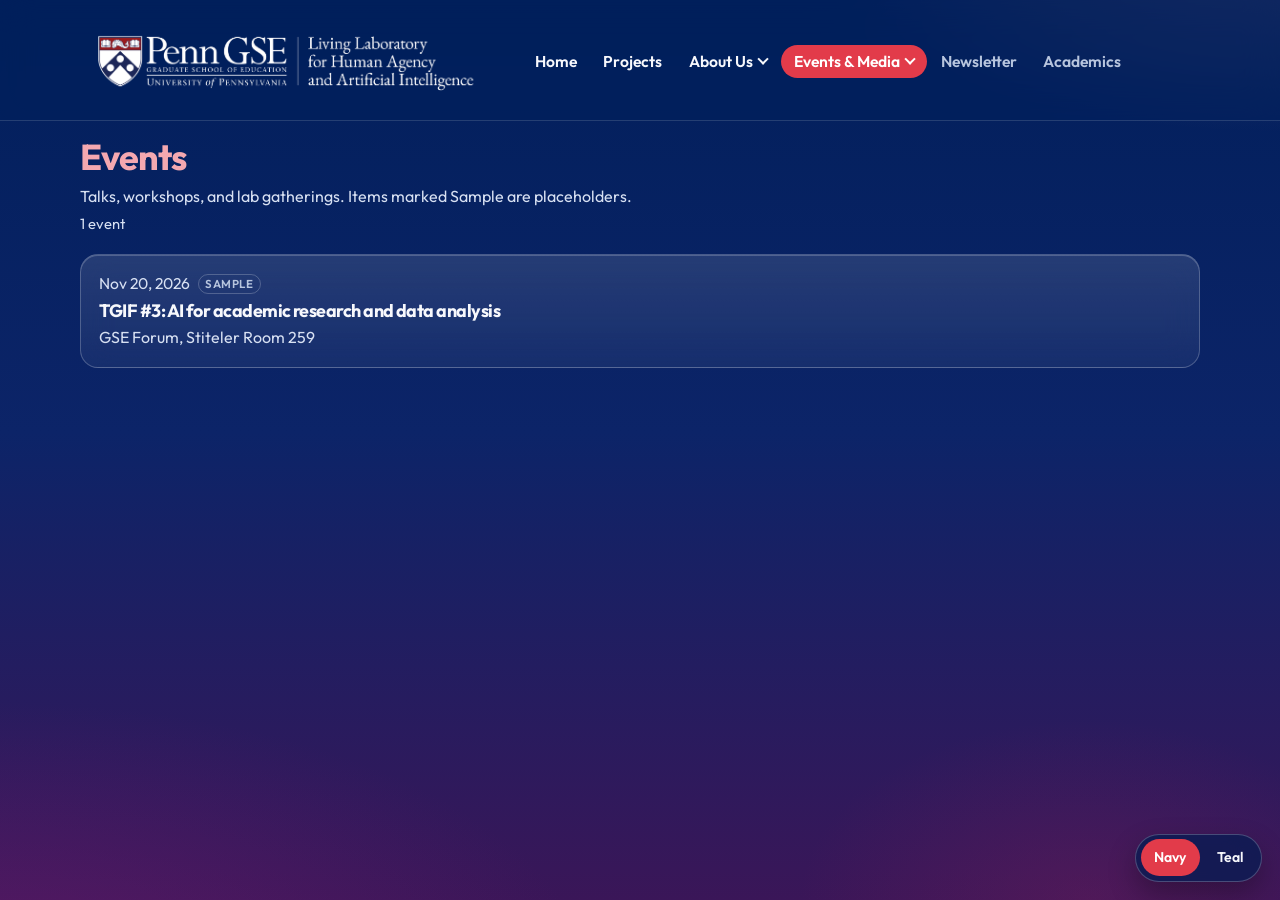
==== events/index.html @ fae5513e "Website look, navy or teal" ====
<!DOCTYPE html>
<html lang="en">
<head>
  <meta charset="UTF-8">
  <meta name="viewport" content="width=device-width, initial-scale=1.0">
  <title>Events · Living Lab</title>
  <link rel="preconnect" href="https://fonts.googleapis.com">
  <link rel="preconnect" href="https://fonts.gstatic.com" crossorigin>
  <link href="https://fonts.googleapis.com/css2?family=Outfit:wght@400;500;600;700&display=swap" rel="stylesheet">
  <script src="/assets/theme.js"></script>
  <link rel="stylesheet" href="/assets/site.css">
</head>
<body>
  <header class="site-header">
    <div class="site-header-inner">
      <a class="brand" href="/">
        <img class="brand-logo" src="/media/general/Logo_GSE_LivingLab_White_RGB.png" alt="Penn GSE Living Laboratory for Human Agency and Artificial Intelligence">
      </a>
      <nav class="site-nav" aria-label="Site">
        <a href="/">Home</a>
        <a href="/projects/">Projects</a>
        <details class="nav-menu">
          <summary>About Us</summary>
          <div class="nav-menu-panel">
            <span class="nav-later">Our Mission<span class="visually-hidden">, coming later</span></span>
            <a href="/team/">People</a>
            <span class="nav-later">Work With Us<span class="visually-hidden">, coming later</span></span>
          </div>
        </details>
        <details class="nav-menu is-current">
          <summary>Events &amp; Media</summary>
          <div class="nav-menu-panel">
            <a href="/events/" aria-current="page">Events</a>
            <a href="/news/">News</a>
            <span class="nav-later">Publications<span class="visually-hidden">, coming later</span></span>
            <span class="nav-later">Podcast<span class="visually-hidden">, coming later</span></span>
            <span class="nav-later">AI Tinkery<span class="visually-hidden">, coming later</span></span>
          </div>
        </details>
        <span class="nav-later">Newsletter<span class="visually-hidden">, coming later</span></span>
        <span class="nav-later">Academics<span class="visually-hidden">, coming later</span></span>
      </nav>
    </div>
  </header>

  <main class="page">
    <h1 class="page-title">Events</h1>
    <p class="page-lead">Talks, workshops, and lab gatherings. Items marked Sample are placeholders.</p>
    <p class="count" id="event-count" aria-live="polite"></p>
    <div id="event-lists"></div>
    <p class="empty" id="events-empty" hidden>No events yet.</p>
  </main>

  <script>
    const lists = document.querySelector("#event-lists");
    const count = document.querySelector("#event-count");
    const empty = document.querySelector("#events-empty");

    function isPublished(entry) {
      return String(entry && entry.status || "").trim().toLowerCase() !== "hidden";
    }

    function dateKey(value) {
      const text = String(value || "").slice(0, 10);
      return /^\d{4}-\d{2}-\d{2}$/.test(text) ? text : "";
    }

    function formatDate(key) {
      const months = ["Jan", "Feb", "Mar", "Apr", "May", "Jun", "Jul", "Aug", "Sep", "Oct", "Nov", "Dec"];
      const [year, month, day] = key.split("-").map(Number);
      return `${months[month - 1]} ${day}, ${year}`;
    }

    function todayKey() {
      const now = new Date();
      const month = String(now.getMonth() + 1).padStart(2, "0");
      const day = String(now.getDate()).padStart(2, "0");
      return `${now.getFullYear()}-${month}-${day}`;
    }

    function cardFor(event) {
      const card = document.createElement("article");
      card.className = "event-card";

      const kicker = document.createElement("p");
      kicker.className = "kicker";
      kicker.textContent = event.key ? formatDate(event.key) : "Date to be announced";
      if (event.sample) {
        const sample = document.createElement("span");
        sample.className = "sample";
        sample.textContent = "Sample";
        kicker.append(sample);
      }

      const title = document.createElement("h2");
      title.textContent = event.title;
      card.append(kicker, title);

      if (event.location) {
        const where = document.createElement("p");
        where.className = "where";
        where.textContent = event.location;
        card.append(where);
      }
      if (event.summary) {
        const summary = document.createElement("p");
        summary.className = "card-text";
        summary.textContent = event.summary;
        card.append(summary);
      }
      return card;
    }

    function addGroup(label, events) {
      if (!events.length) return;
      if (label) {
        const heading = document.createElement("h2");
        heading.className = "group-title";
        heading.textContent = label;
        lists.append(heading);
      }
      const group = document.createElement("div");
      group.className = "events";
      for (const event of events) group.append(cardFor(event));
      lists.append(group);
    }

    function render(records) {
      lists.replaceChildren();
      const events = records
        .filter((event) => event && event.title && isPublished(event))
        .map((event) => ({ ...event, key: dateKey(event.date) }));
      const today = todayKey();
      const upcoming = events.filter((event) => event.key >= today).sort((a, b) => a.key.localeCompare(b.key));
      const past = events.filter((event) => event.key && event.key < today).sort((a, b) => b.key.localeCompare(a.key));
      const undated = events.filter((event) => !event.key);

      count.textContent = events.length === 1 ? "1 event" : `${events.length} events`;
      empty.hidden = events.length > 0;
      const split = past.length > 0 && (upcoming.length > 0 || undated.length > 0);
      addGroup(split ? "Upcoming" : "", upcoming.concat(undated));
      addGroup(split ? "Past" : "", past);
    }

    fetch("/events.json", { cache: "no-store" })
      .then((response) => (response.ok ? response.json() : []))
      .then((data) => render(Array.isArray(data) ? data : []))
      .catch(() => render([]));
  </script>
</body>
</html>
---- assets/site.css ----
:root {
  --bg: #011f5b;
  --ink: #f7f8fc;
  --muted: #d7e0f2;
  --faint: #b7c5de;
  --line: rgba(255, 255, 255, 0.22);
  --highlight: #f4a8b0;
  --coral: var(--highlight);
  --accent: #e23b4a;
  --accent-ink: #fff;
  --nav: #f7f8fc;
  --glass: rgba(255, 255, 255, 0.1);
  --header-bg: rgba(1, 31, 91, 0.55);
  --menu-bg: rgba(8, 28, 82, 0.78);
  --wash: rgba(1, 20, 60, 0.45);
  --hover: rgba(244, 168, 176, 0.75);
  --initials: rgba(244, 168, 176, 0.22);
  --grid: transparent;
  --glow-a: rgba(244, 168, 176, 0.22);
  --glow-b: rgba(110, 28, 110, 0.55);
  --glow-c: rgba(120, 30, 90, 0.35);
  --bg-start: #011f5b;
  --bg-mid: #0c2468;
  --bg-end: #3a1658;
  --radius: 18px;
  --header: 1120px;
  color-scheme: dark;
}

html[data-theme="teal"] {
  --highlight: #7ee9e1;
  --accent: #7ee9e1;
  --accent-ink: #04262c;
  --muted: #d7f6f4;
  --faint: #a9d4d2;
  --header-bg: rgba(3, 28, 33, 0.62);
  --menu-bg: rgba(4, 36, 42, 0.84);
  --wash: rgba(2, 24, 30, 0.5);
  --hover: rgba(126, 233, 225, 0.75);
  --initials: rgba(126, 233, 225, 0.22);
  --grid: rgba(126, 233, 225, 0.09);
  --glow-a: rgba(126, 233, 225, 0.2);
  --glow-b: rgba(10, 78, 86, 0.55);
  --glow-c: rgba(16, 92, 98, 0.4);
  --bg-start: #031c21;
  --bg-mid: #06343c;
  --bg-end: #0b4c54;
}

* { box-sizing: border-box; }

body {
  margin: 0;
  min-height: 100vh;
  font-family: Outfit, "Segoe UI", system-ui, sans-serif;
  font-size: 16px;
  line-height: 1.55;
  color: var(--ink);
  background:
    linear-gradient(var(--grid) 1px, transparent 1px),
    linear-gradient(90deg, var(--grid) 1px, transparent 1px),
    radial-gradient(ellipse 70% 45% at 100% -10%, var(--glow-a), transparent 55%),
    radial-gradient(ellipse 80% 55% at 0% 110%, var(--glow-b), transparent 58%),
    radial-gradient(ellipse 45% 40% at 85% 100%, var(--glow-c), transparent 50%),
    linear-gradient(180deg, var(--bg-start) 0%, var(--bg-mid) 48%, var(--bg-end) 100%);
  background-size: 72px 72px, 72px 72px, auto, auto, auto, auto;
  background-attachment: fixed;
}

a { color: inherit; }

.site-header {
  position: sticky;
  top: 0;
  z-index: 10;
  background: var(--header-bg);
  border-bottom: 1px solid rgba(255, 255, 255, 0.14);
  -webkit-backdrop-filter: blur(18px);
  backdrop-filter: blur(18px);
}

.site-header-inner,
.page {
  width: min(var(--header), calc(100% - 3rem));
  margin: 0 auto;
}

.site-header-inner {
  display: flex;
  align-items: center;
  gap: 1.4rem;
  min-width: 0;
  padding: 1rem 0 0.85rem;
}

.brand {
  display: block;
  flex: 0 1 420px;
  min-width: 0;
  max-width: 100%;
  color: inherit;
  text-decoration: none;
}

.brand-logo {
  display: block;
  width: 100%;
  height: auto;
}

.site-nav {
  display: flex;
  flex: 1 1 0;
  flex-wrap: wrap;
  align-items: center;
  gap: 0.1rem;
  min-width: 0;
}

.site-nav a,
.site-nav .nav-later {
  flex: none;
  padding: 0.38rem 0.78rem;
  border-radius: 999px;
  font-size: 0.98rem;
  font-weight: 600;
  line-height: 1.3;
  white-space: nowrap;
}

.site-nav a {
  color: var(--nav);
  text-decoration: none;
}

.site-nav a:hover { color: #fff; }

.site-nav a[aria-current="page"] {
  background: var(--accent);
  color: var(--accent-ink);
}

.site-nav a[aria-current="page"]:hover { color: var(--accent-ink); }

.nav-later {
  color: var(--faint);
  cursor: default;
}

.nav-menu {
  position: relative;
  flex: none;
}

.nav-menu > summary {
  display: flex;
  align-items: center;
  gap: 0.4rem;
  padding: 0.38rem 0.78rem;
  border-radius: 999px;
  color: var(--nav);
  font-size: 0.98rem;
  font-weight: 600;
  line-height: 1.3;
  list-style: none;
  cursor: pointer;
  white-space: nowrap;
}

.nav-menu > summary::-webkit-details-marker { display: none; }

.nav-menu > summary::marker { content: ""; }

.nav-menu > summary::after {
  content: "";
  width: 0.38rem;
  height: 0.38rem;
  border-right: 2px solid currentColor;
  border-bottom: 2px solid currentColor;
  transform: translateY(-0.12rem) rotate(45deg);
}

.nav-menu[open] > summary::after {
  transform: translateY(0.08rem) rotate(225deg);
}

.nav-menu > summary:hover,
.nav-menu[open] > summary { color: #fff; }

.nav-menu.is-current > summary {
  background: var(--accent);
  color: var(--accent-ink);
}

.nav-menu-panel {
  display: none;
  position: absolute;
  z-index: 20;
  top: calc(100% - 0.15rem);
  left: 0;
  min-width: 12.5rem;
  flex-direction: column;
  gap: 0.1rem;
  padding: 0.5rem 0.35rem 0.35rem;
  background: var(--menu-bg);
  border: 1px solid var(--line);
  border-radius: 14px;
  box-shadow: 0 14px 32px rgba(2, 8, 30, 0.35);
  backdrop-filter: blur(18px);
}

.nav-menu[open] > .nav-menu-panel,
.nav-menu:hover > .nav-menu-panel,
.nav-menu:focus-within > .nav-menu-panel {
  display: flex;
}

.nav-menu-panel a,
.nav-menu-panel .nav-later {
  display: block;
}

.page { padding: 0.35rem 0 4.5rem; }

.hero {
  background: linear-gradient(180deg, rgba(255, 255, 255, 0.16), rgba(255, 255, 255, 0.07));
  border: 1px solid var(--line);
  border-radius: 22px;
  box-shadow: inset 0 1px 0 rgba(255, 255, 255, 0.28), 0 16px 40px rgba(2, 12, 40, 0.22);
  backdrop-filter: blur(18px);
  padding: 2.3rem 2.4rem 2rem;
}

.hero h1,
.page-title,
.section-title,
.event-card h2,
.pillar h3,
.card h2,
.person h3 {
  margin: 0;
  font-weight: 700;
  letter-spacing: -0.03em;
  line-height: 1.15;
}

.hero h1,
.page-title,
.section-title,
.role-title {
  color: var(--coral);
}

.hero h1 {
  max-width: 14em;
  font-size: clamp(2.2rem, 4.4vw, 3.15rem);
}

.hero p {
  max-width: 42rem;
  margin: 0.85rem 0 0;
  color: var(--muted);
  font-size: 1.08rem;
}

.button {
  display: inline-block;
  margin-top: 1.35rem;
  padding: 0.62rem 1.15rem;
  border-radius: 999px;
  background: var(--accent);
  color: var(--accent-ink);
  font-weight: 700;
  font-size: 0.95rem;
  letter-spacing: 0.02em;
  text-decoration: none;
}

.button:hover { filter: brightness(1.08); }

.event-card {
  margin-top: 0.95rem;
  padding: 1rem 1.15rem 1.05rem;
  border: 1px solid var(--line);
  border-radius: var(--radius);
  background: linear-gradient(180deg, rgba(255, 255, 255, 0.12), rgba(255, 255, 255, 0.05));
  box-shadow: inset 0 1px 0 rgba(255, 255, 255, 0.2);
  backdrop-filter: blur(16px);
}

a.event-card {
  display: block;
  color: inherit;
  text-decoration: none;
}

a.event-card:hover { border-color: var(--hover); }

.kicker {
  margin: 0;
  color: var(--muted);
  font-size: 0.98rem;
}

.event-card h2 {
  margin-top: 0.35rem;
  font-size: 1.12rem;
}

.where,
.card-text,
.role,
.focus,
.page-lead,
.count,
.empty {
  color: var(--muted);
}

.where,
.card-text,
.role,
.focus { margin: 0.2rem 0 0; }

.section-title {
  margin: 1.85rem 0 0.9rem;
  font-size: 1.55rem;
}

.pillars,
.cards,
.people,
.events {
  display: grid;
  gap: 0.85rem;
}

.pillars { grid-template-columns: repeat(4, 1fr); }

.cards { grid-template-columns: repeat(auto-fill, minmax(280px, 1fr)); }
.people { grid-template-columns: repeat(auto-fill, minmax(300px, 1fr)); }

.events { grid-template-columns: 1fr; }

.pillar,
.card,
.person {
  border: 1px solid var(--line);
  border-radius: 16px;
  background: linear-gradient(180deg, rgba(255, 255, 255, 0.14), rgba(255, 255, 255, 0.06));
  box-shadow: inset 0 1px 0 rgba(255, 255, 255, 0.22), 0 12px 28px rgba(2, 12, 40, 0.16);
  backdrop-filter: blur(16px);
}

.pillar,
.card { padding: 1rem 1.05rem 1.05rem; }

.pillar {
  display: flex;
  flex-direction: column;
  min-height: 11.5rem;
}

.pillar h3,
.card h2,
.person h3 { font-size: 1.12rem; }

.pillar p,
.later-link { margin: 0.45rem 0 0; }

.pillar p { color: var(--muted); }

.later-link {
  margin-top: auto;
  padding-top: 0.85rem;
  color: var(--coral);
  font-size: 0.98rem;
}

.page-title {
  margin: 0.55rem 0 0.4rem;
  font-size: clamp(1.85rem, 3vw, 2.25rem);
}

.page-lead { margin: 0; }

.count {
  margin: 0.3rem 0 1.15rem;
  font-size: 0.92rem;
}

.group-title {
  margin: 0.4rem 0 0.7rem;
  font-size: 1.05rem;
  font-weight: 700;
}

.events .event-card { margin-top: 0; }

.events + .group-title,
.events + .events { margin-top: 1.4rem; }

.sample {
  display: inline-block;
  margin-left: 0.45rem;
  padding: 0.02rem 0.42rem;
  border: 1px solid var(--line);
  border-radius: 999px;
  color: var(--faint);
  font-size: 0.72rem;
  font-weight: 600;
  letter-spacing: 0.04em;
  line-height: 1.5;
  text-transform: uppercase;
  vertical-align: 0.12em;
}

.thumb {
  height: 158px;
  margin-bottom: 0.85rem;
  overflow: hidden;
  border: 1px solid var(--line);
  border-radius: 12px;
  background: var(--wash);
}

.thumb img {
  display: block;
  width: 100%;
  height: 100%;
  object-fit: cover;
}

.byline {
  margin: 0.35rem 0 0;
  color: var(--muted);
  font-size: 0.95rem;
}

.article-hero {
  display: block;
  width: 100%;
  max-height: 28rem;
  margin: 0.4rem 0 1.1rem;
  object-fit: cover;
  border: 1px solid var(--line);
  border-radius: 16px;
  background: var(--wash);
}

.article-date {
  margin: 0.45rem 0 0;
  color: var(--muted);
}

.author-row {
  display: flex;
  flex-wrap: wrap;
  gap: 0.75rem 1.1rem;
  margin: 1rem 0 0;
  padding: 0;
  list-style: none;
}

.author-chip {
  display: flex;
  align-items: center;
  gap: 0.55rem;
  color: inherit;
  text-decoration: none;
}

.author-chip .portrait,
.author-chip .initials {
  width: 2.6rem;
  height: 2.6rem;
  font-size: 0.85rem;
}

.article-body {
  max-width: 42rem;
  margin-top: 1.4rem;
}

.article-body p,
.article-body ul,
.article-body ol { margin: 0.8rem 0 0; }

.article-body h2,
.article-body h3,
.article-body h4,
.article-body h5,
.article-body h6 {
  margin: 1.3rem 0 0;
  font-weight: 700;
  letter-spacing: -0.03em;
}

.article-body h2 { font-size: 1.45rem; }
.article-body h3 { font-size: 1.2rem; }
.article-body h4 { font-size: 1.08rem; }
.article-body h5,
.article-body h6 { font-size: 1rem; }

.article-body a { color: var(--coral); }

.article-body img {
  display: block;
  max-width: 100%;
  margin-top: 0.8rem;
  border-radius: 12px;
}

.article-body blockquote {
  margin: 1rem 0 0;
  padding: 0.1rem 0 0.1rem 0.9rem;
  border-left: 3px solid var(--coral);
  color: var(--muted);
}

.article-body blockquote p { margin-top: 0.35rem; }

.article-table {
  margin-top: 1rem;
  overflow-x: auto;
}

.article-body table {
  width: 100%;
  border-collapse: collapse;
  font-size: 0.95rem;
}

.article-body th,
.article-body td {
  padding: 0.45rem 0.65rem;
  border: 1px solid var(--line);
  text-align: left;
  vertical-align: top;
}

.article-body th { background: rgba(255, 255, 255, 0.08); }

.article-body pre {
  margin: 1rem 0 0;
  padding: 0.85rem 1rem;
  overflow: auto;
  background: var(--wash);
  border: 1px solid var(--line);
  border-radius: 12px;
}

.article-body code {
  font-family: ui-monospace, SFMono-Regular, Menlo, Consolas, monospace;
  font-size: 0.92em;
}

.article-body :not(pre) > code {
  padding: 0.08rem 0.32rem;
  background: var(--wash);
  border-radius: 5px;
}

.article-body ins { text-underline-offset: 0.15em; }

.team-group + .team-group { margin-top: 1.75rem; }

.role-title {
  margin: 0 0 0.8rem;
  font-size: 1.35rem;
  font-weight: 700;
  letter-spacing: -0.03em;
}

a.card {
  display: block;
}

a.card,
a.person {
  color: inherit;
  text-decoration: none;
}

a.card:hover,
a.person:hover { border-color: var(--hover); }

.person {
  display: grid;
  grid-template-columns: 4.4rem 1fr;
  gap: 0.9rem;
  align-items: center;
  padding: 0.95rem 1rem;
}

.portrait,
.initials {
  width: 4.4rem;
  height: 4.4rem;
  border-radius: 50%;
}

.portrait {
  object-fit: cover;
  background: var(--wash);
}

.initials {
  display: grid;
  place-items: center;
  background: var(--initials);
  color: var(--ink);
  font-weight: 700;
}

.person h3,
.card h2 {
  display: flex;
  align-items: center;
  gap: 0.35rem;
}

.new-tab {
  width: 0.85em;
  height: 0.85em;
  flex: none;
  color: var(--muted);
}

.empty { margin: 0.4rem 0 0; }

.visually-hidden {
  position: absolute;
  width: 1px;
  height: 1px;
  padding: 0;
  margin: -1px;
  overflow: hidden;
  clip: rect(0, 0, 0, 0);
  white-space: nowrap;
  border: 0;
}

:focus-visible {
  outline: 2px solid var(--coral);
  outline-offset: 3px;
}

@media (max-width: 980px) {
  .pillars { grid-template-columns: repeat(2, 1fr); }
}

@media (max-width: 860px) {
  .site-header-inner {
    flex-wrap: wrap;
    gap: 0.75rem;
  }

  .site-nav { flex-basis: 100%; }
}

@media (max-width: 640px) {
  .site-header-inner,
  .page { width: min(var(--header), calc(100% - 2rem)); }

  .hero { padding: 1.35rem 1.15rem 1.2rem; }

  .pillars { grid-template-columns: 1fr; }

  .theme-switch { right: 0.75rem; bottom: 0.75rem; }
}

.theme-switch {
  position: fixed;
  right: 1.15rem;
  bottom: 1.15rem;
  z-index: 30;
  display: flex;
  gap: 0.2rem;
  padding: 0.28rem;
  border: 1px solid var(--line);
  border-radius: 999px;
  background: var(--menu-bg);
  box-shadow: 0 12px 28px rgba(0, 0, 0, 0.28);
  -webkit-backdrop-filter: blur(16px);
  backdrop-filter: blur(16px);
}

.theme-switch button {
  border: 0;
  border-radius: 999px;
  padding: 0.48rem 0.85rem;
  background: transparent;
  color: var(--ink);
  font: inherit;
  font-size: 0.88rem;
  font-weight: 600;
  cursor: pointer;
}

.theme-switch button[aria-pressed="true"] {
  background: var(--accent);
  color: var(--accent-ink);
}
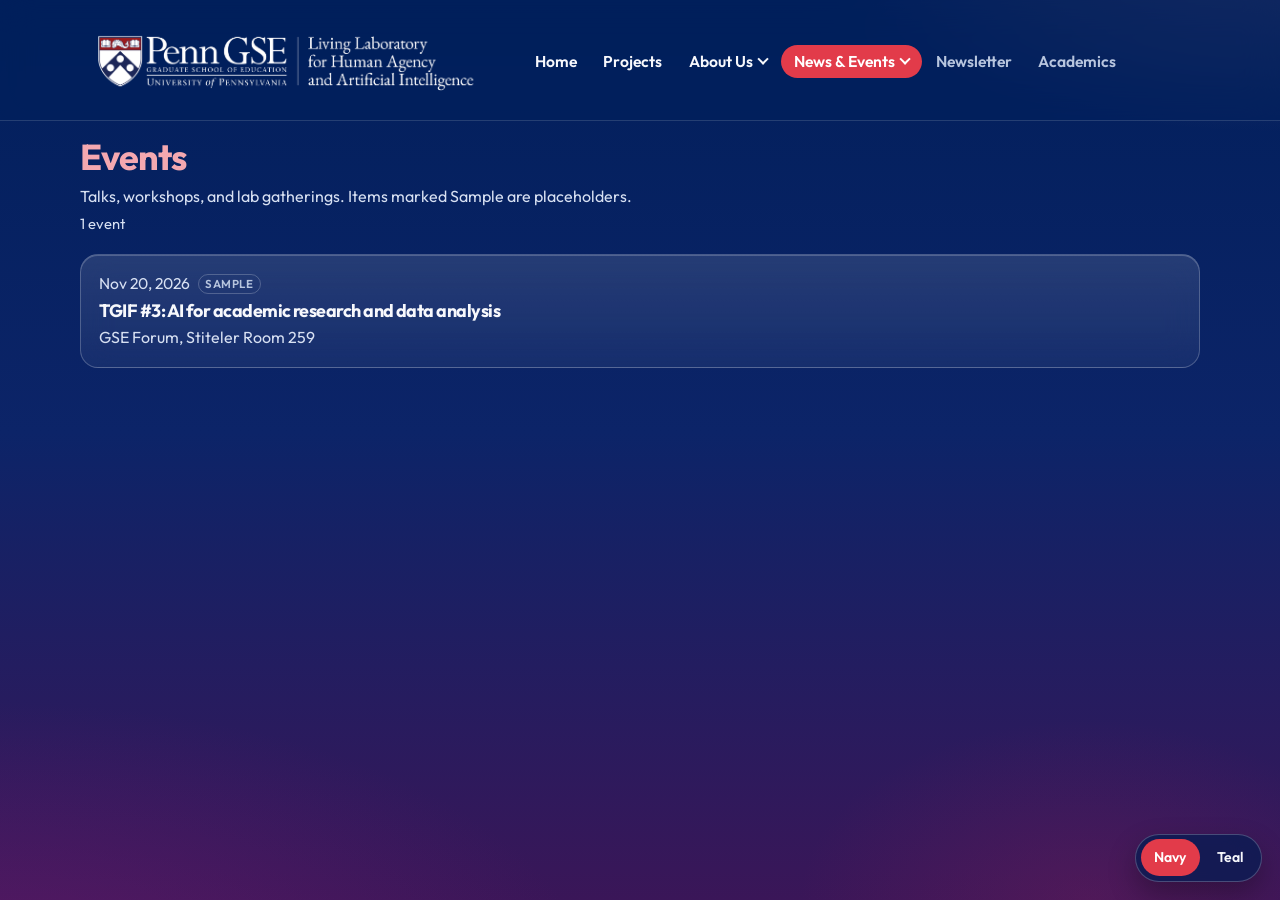
==== commit bf137cf3: "Link Projects to new folder" ====
--- a/events/index.html
+++ b/events/index.html
@@ -18,7 +18,7 @@
       </a>
       <nav class="site-nav" aria-label="Site">
         <a href="/">Home</a>
-        <a href="/projects/">Projects</a>
+        <a href="/vibe-coded-projects/">Projects</a>
         <details class="nav-menu">
           <summary>About Us</summary>
           <div class="nav-menu-panel">
@@ -28,10 +28,10 @@
           </div>
         </details>
         <details class="nav-menu is-current">
-          <summary>Events &amp; Media</summary>
+          <summary>News &amp; Events</summary>
           <div class="nav-menu-panel">
+            <a href="/news/">News</a>
             <a href="/events/" aria-current="page">Events</a>
-            <a href="/news/">News</a>
             <span class="nav-later">Publications<span class="visually-hidden">, coming later</span></span>
             <span class="nav-later">Podcast<span class="visually-hidden">, coming later</span></span>
             <span class="nav-later">AI Tinkery<span class="visually-hidden">, coming later</span></span>
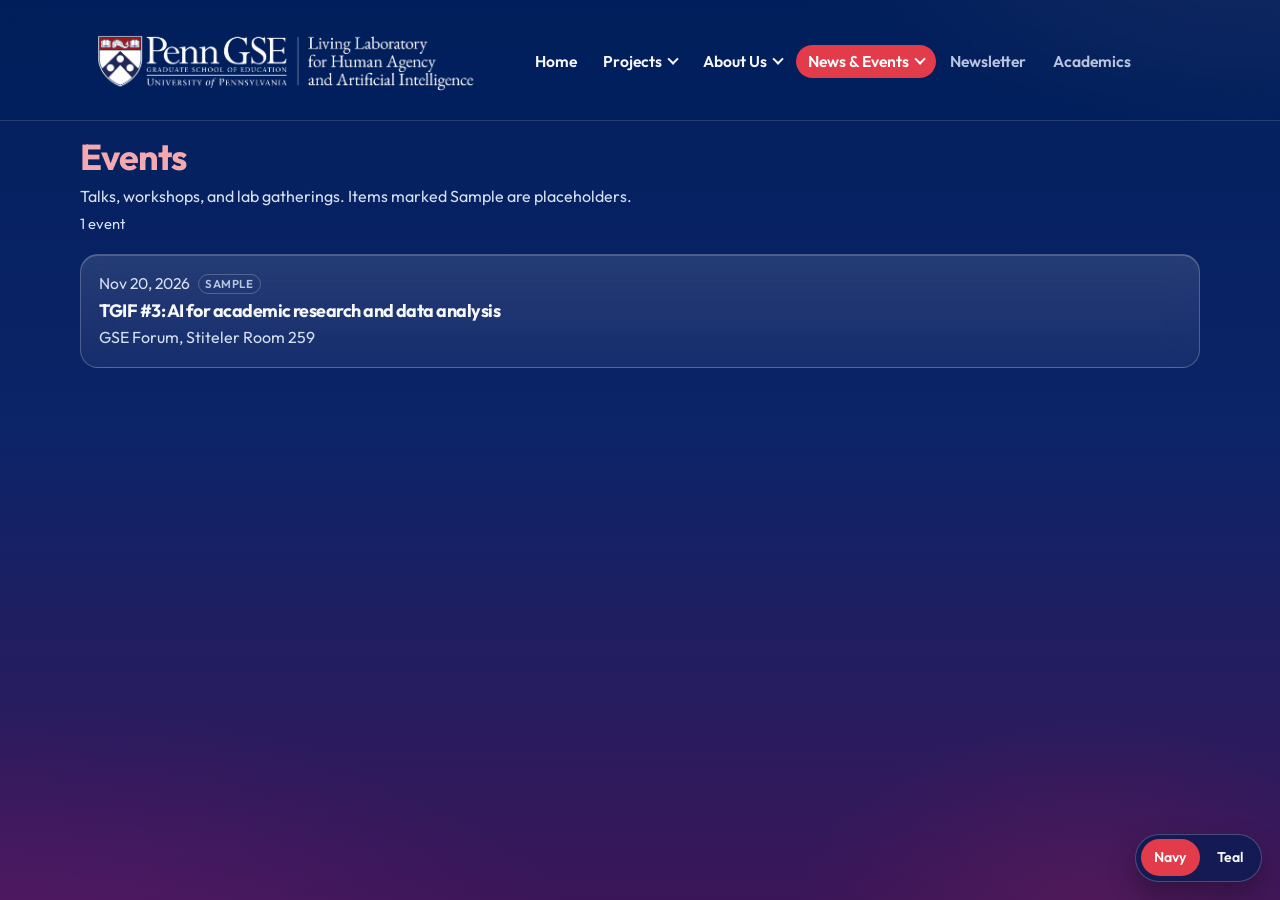
==== commit 68d456dc: "Separating PAPI and other projects" ====
--- a/events/index.html
+++ b/events/index.html
@@ -18,7 +18,13 @@
       </a>
       <nav class="site-nav" aria-label="Site">
         <a href="/">Home</a>
-        <a href="/vibe-coded-projects/">Projects</a>
+        <details class="nav-menu">
+          <summary>Projects</summary>
+          <div class="nav-menu-panel">
+            <a href="/papi/">Penn AI Pedagogy Initiative (PAPI)</a>
+            <a href="/other-projects/">Other Projects</a>
+          </div>
+        </details>
         <details class="nav-menu">
           <summary>About Us</summary>
           <div class="nav-menu-panel">
--- a/assets/site.css
+++ b/assets/site.css
@@ -218,6 +218,8 @@
 .nav-menu-panel a,
 .nav-menu-panel .nav-later {
   display: block;
+  max-width: 18rem;
+  white-space: normal;
 }
 
 .page { padding: 0.35rem 0 4.5rem; }
@@ -437,6 +439,15 @@
   font-size: 0.95rem;
 }
 
+.byline-photo {
+  width: 1.35rem;
+  height: 1.35rem;
+  margin-right: 0.35rem;
+  object-fit: cover;
+  vertical-align: -0.3em;
+  border-radius: 50%;
+}
+
 .article-hero {
   display: block;
   width: 100%;
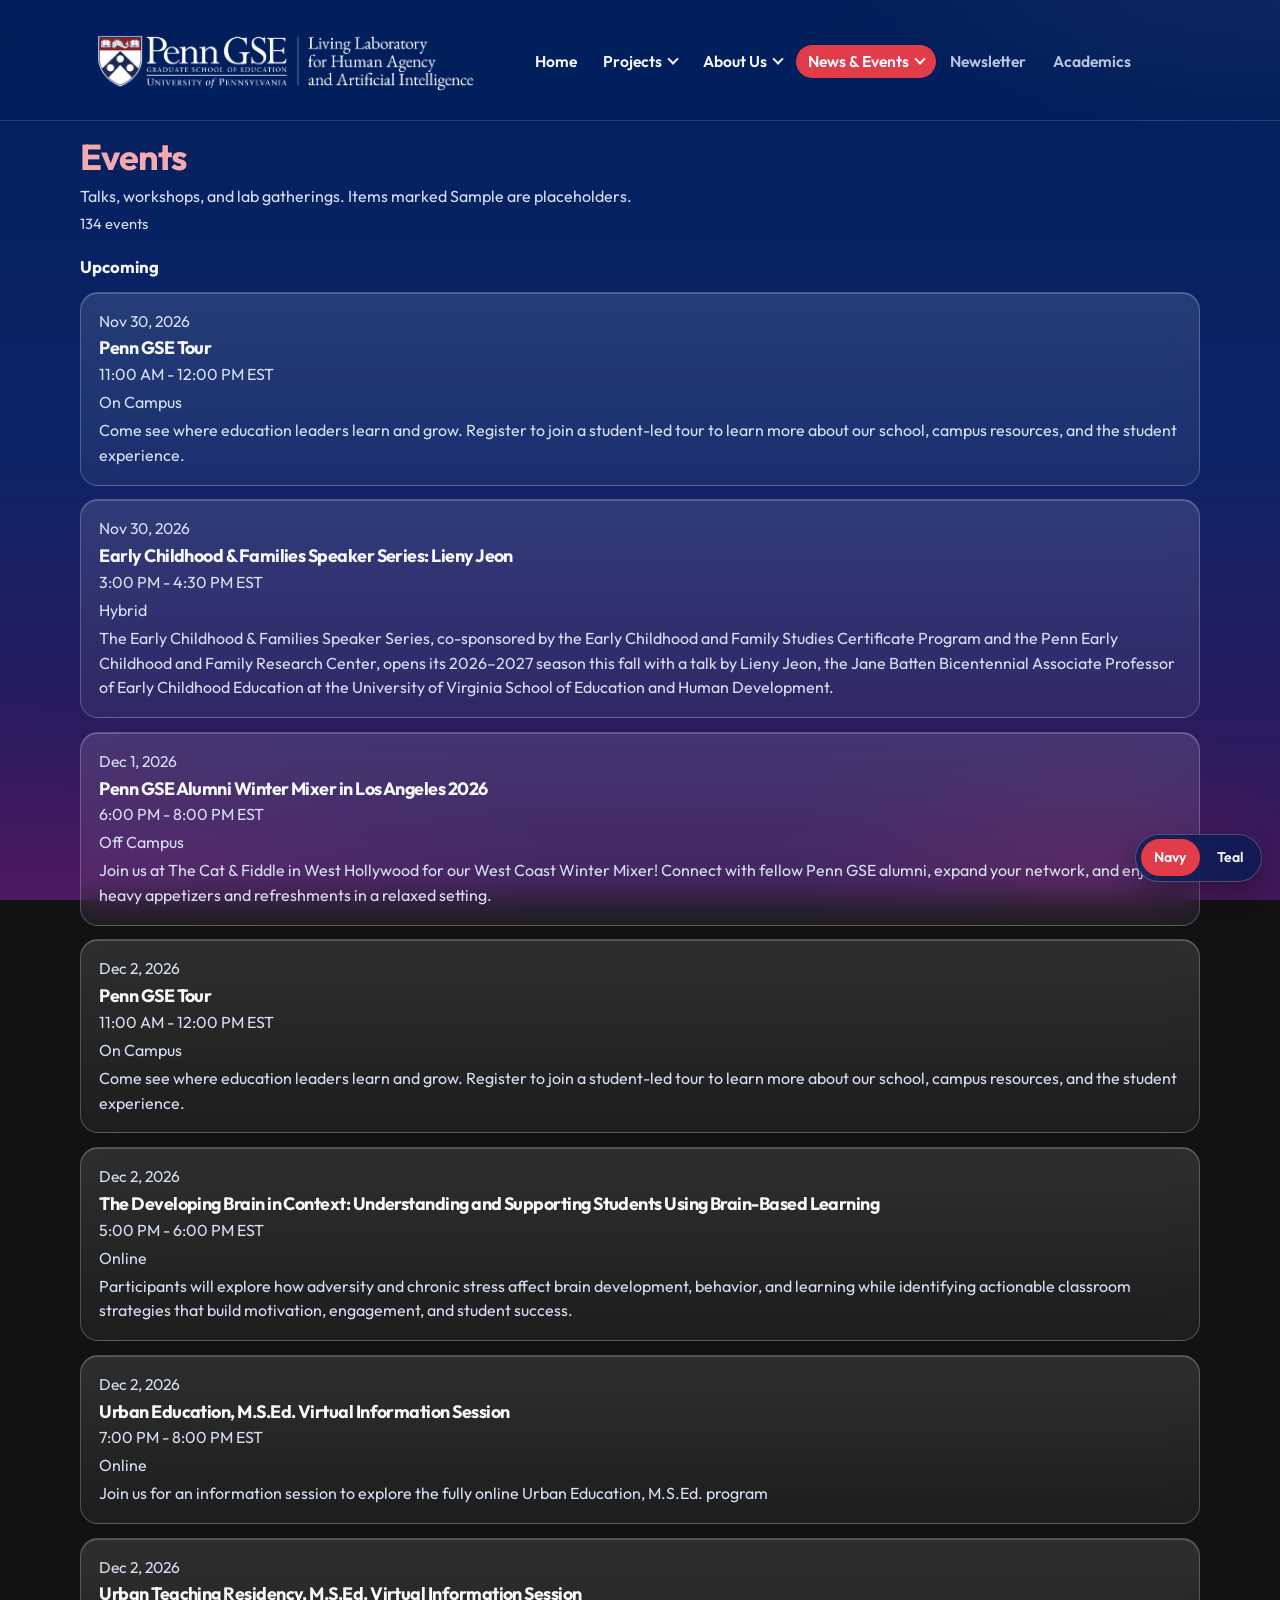
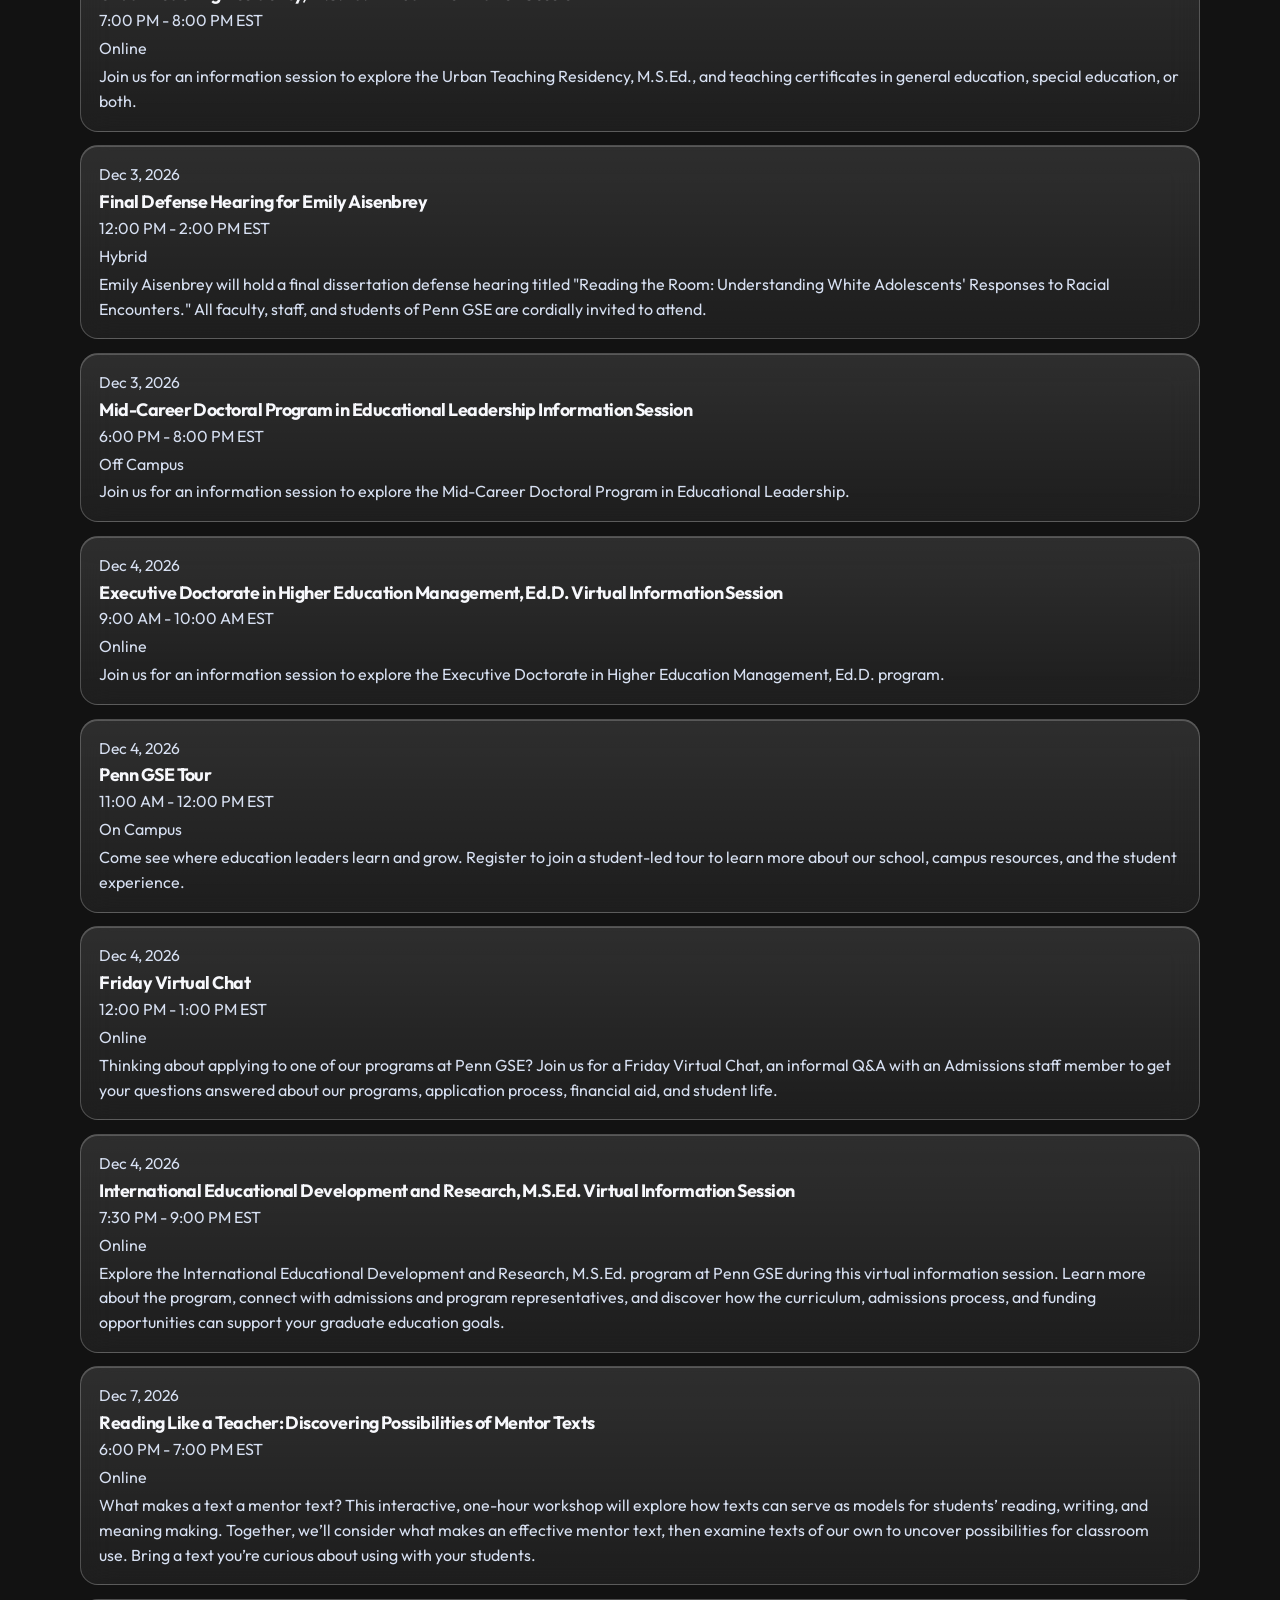
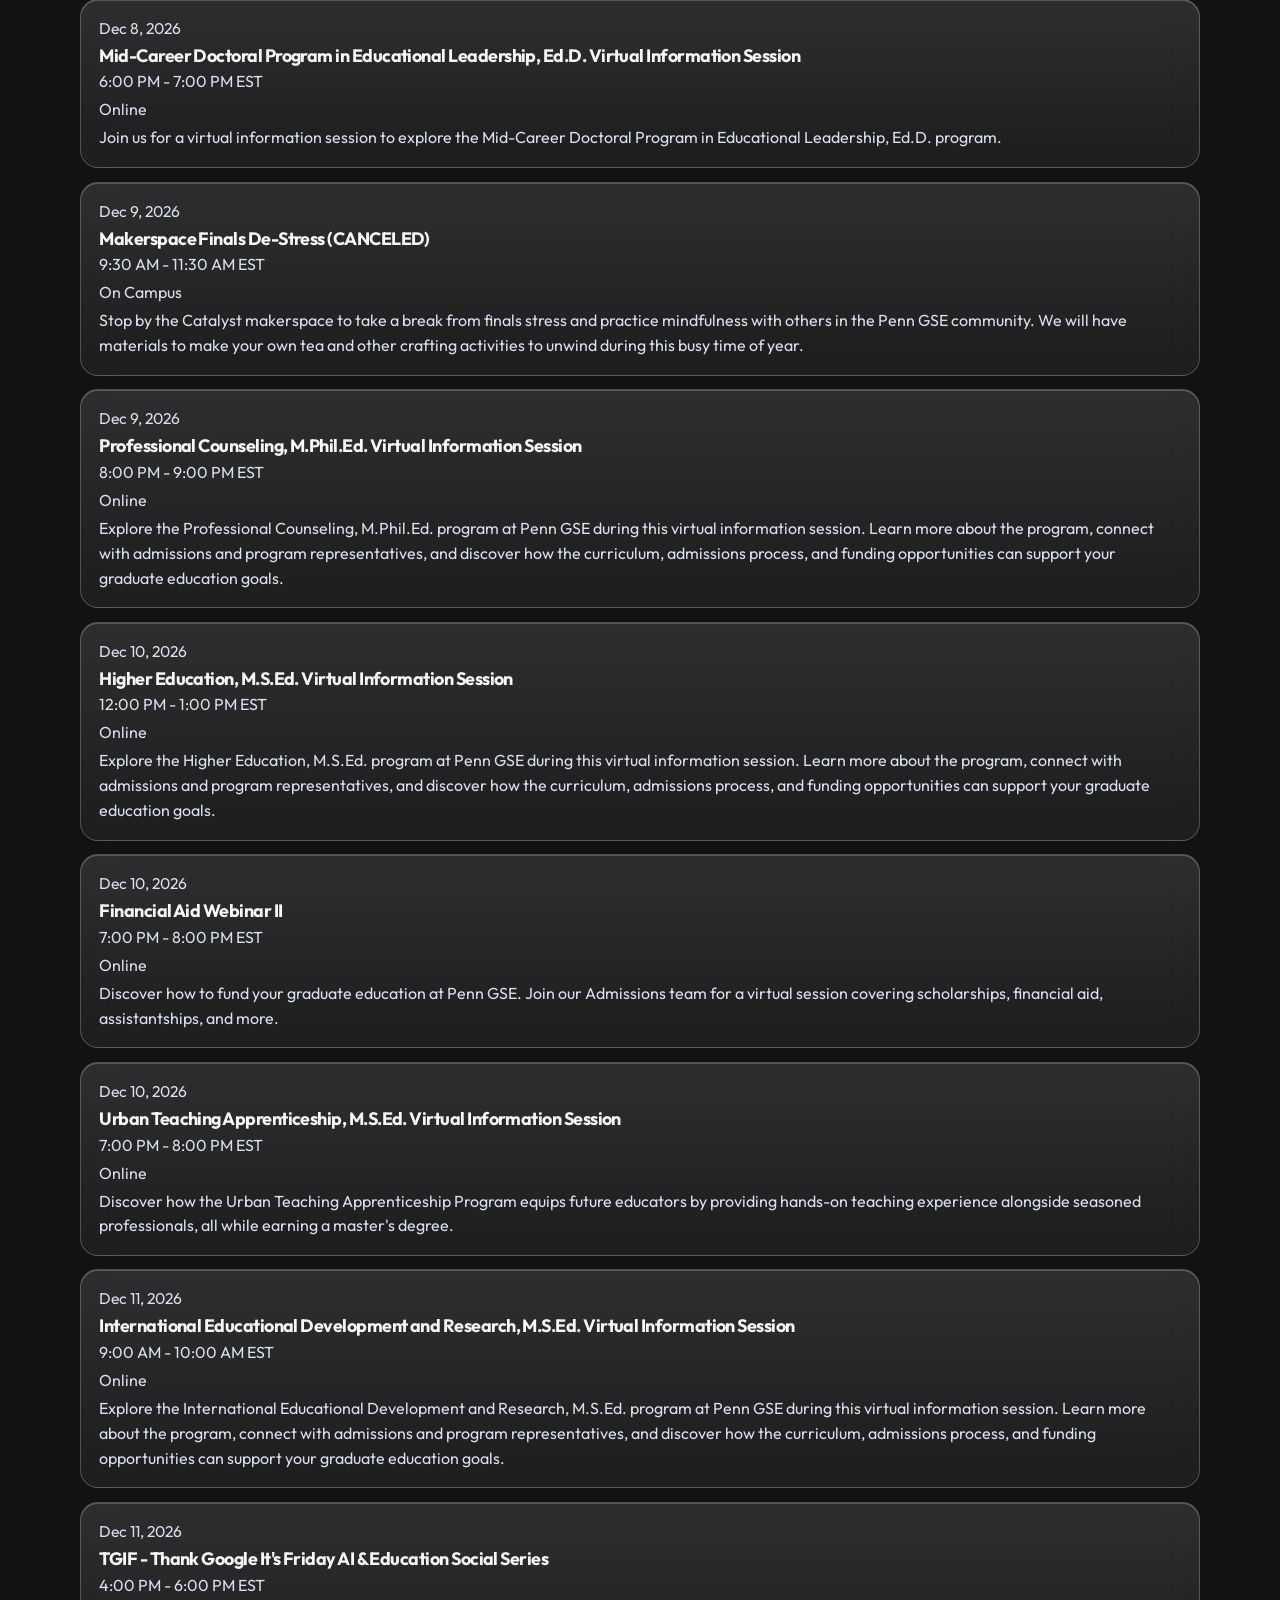
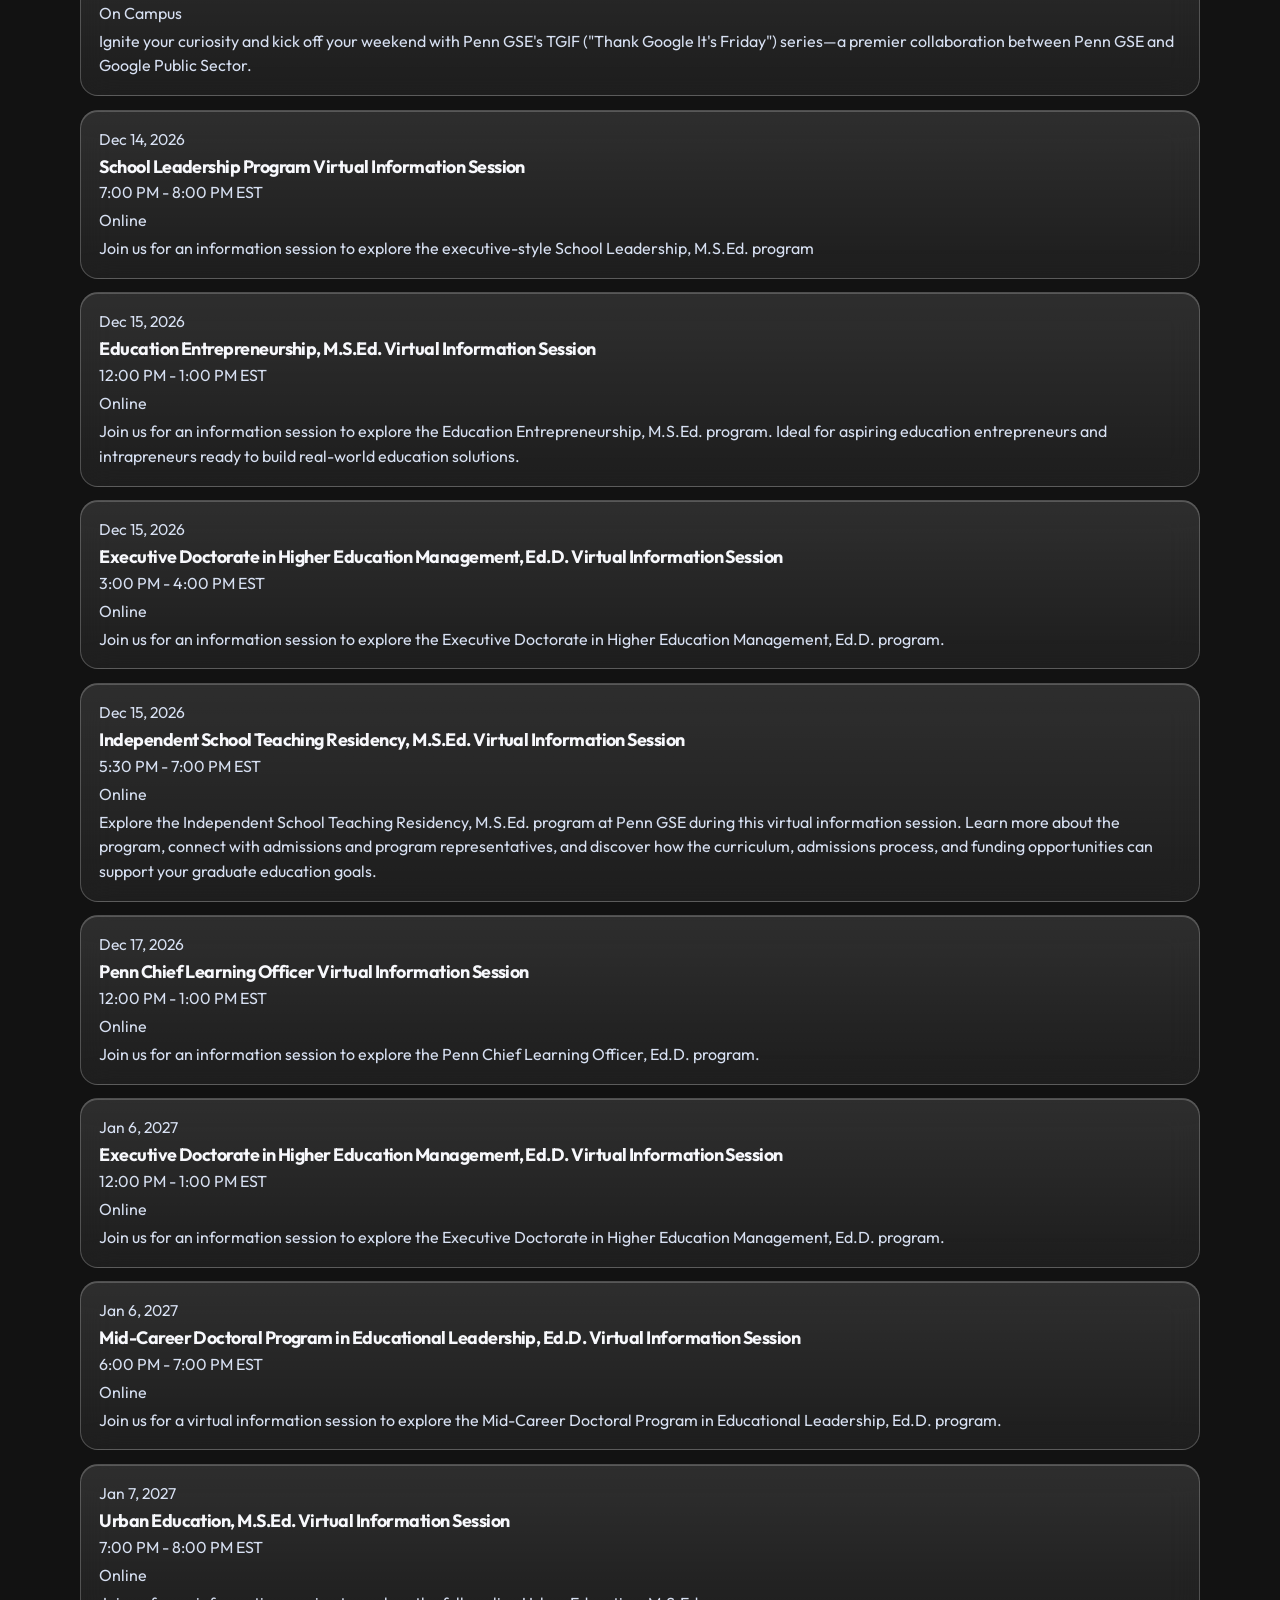
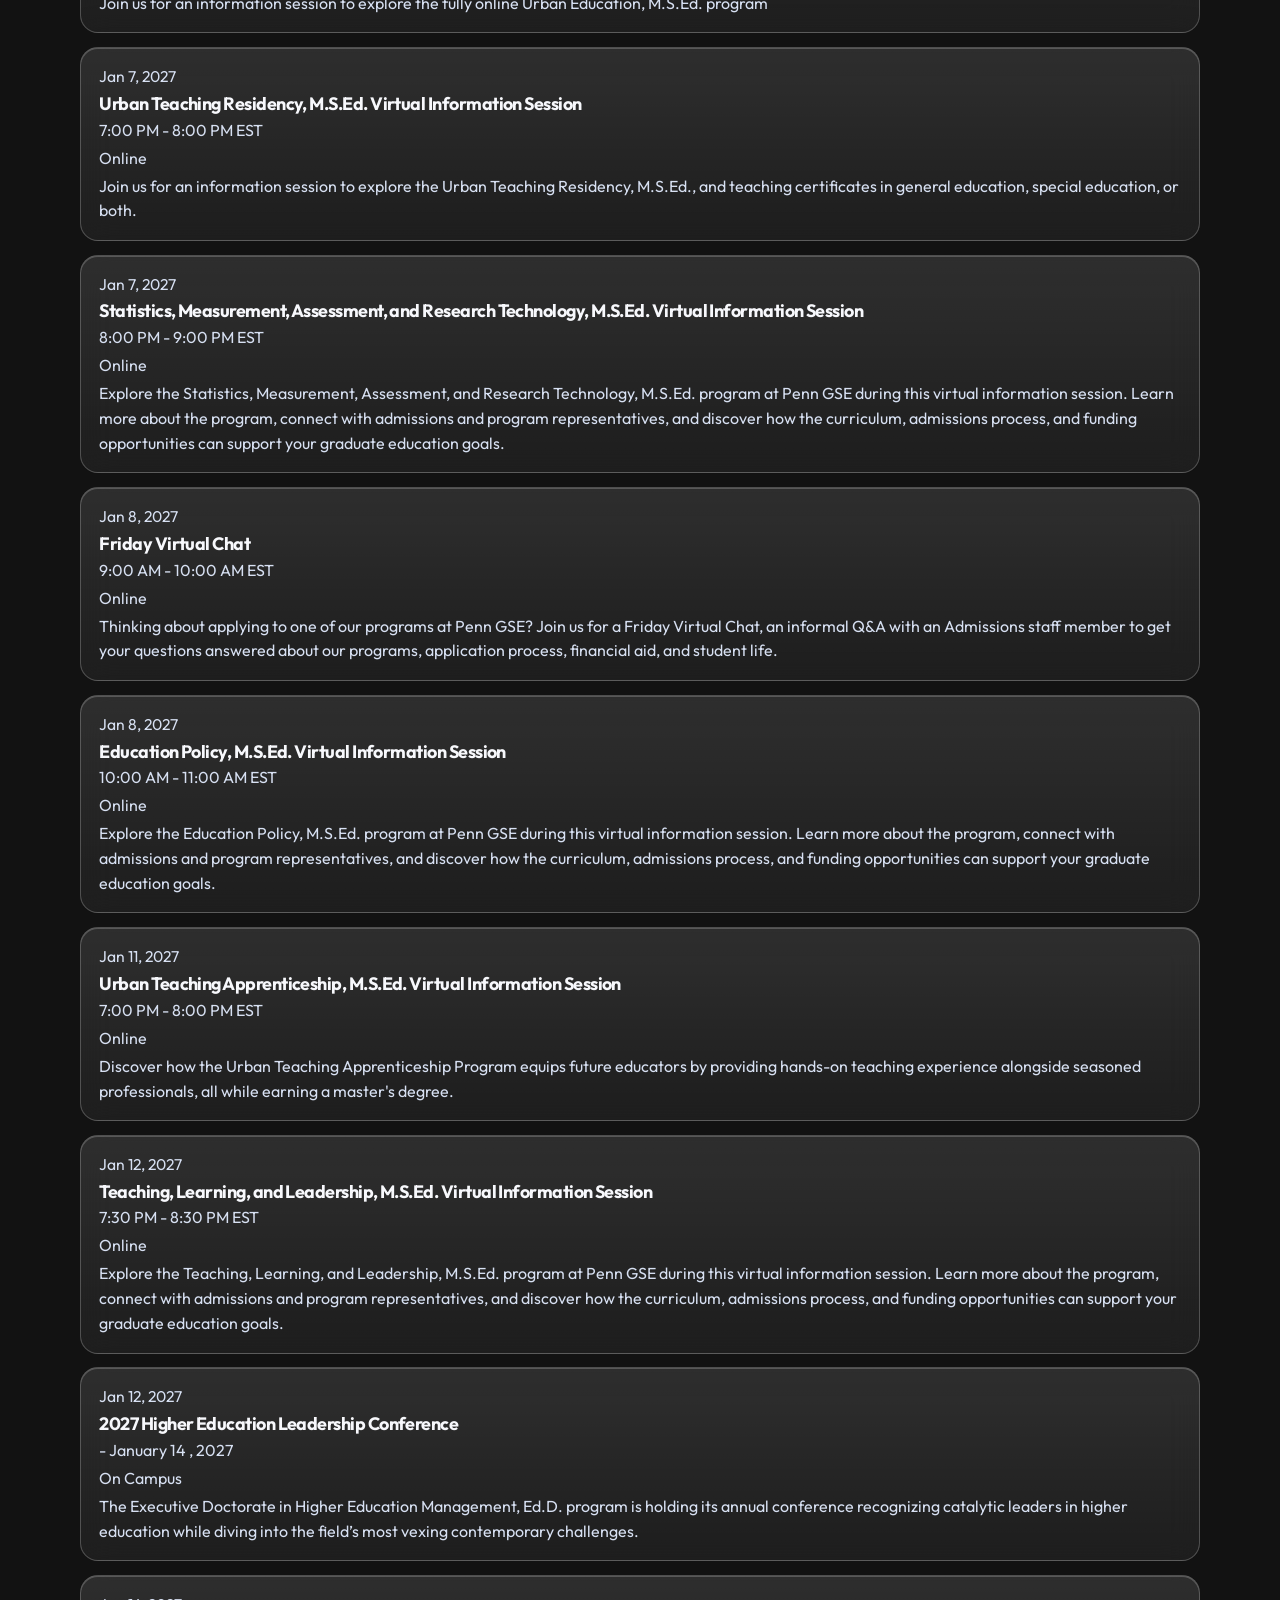
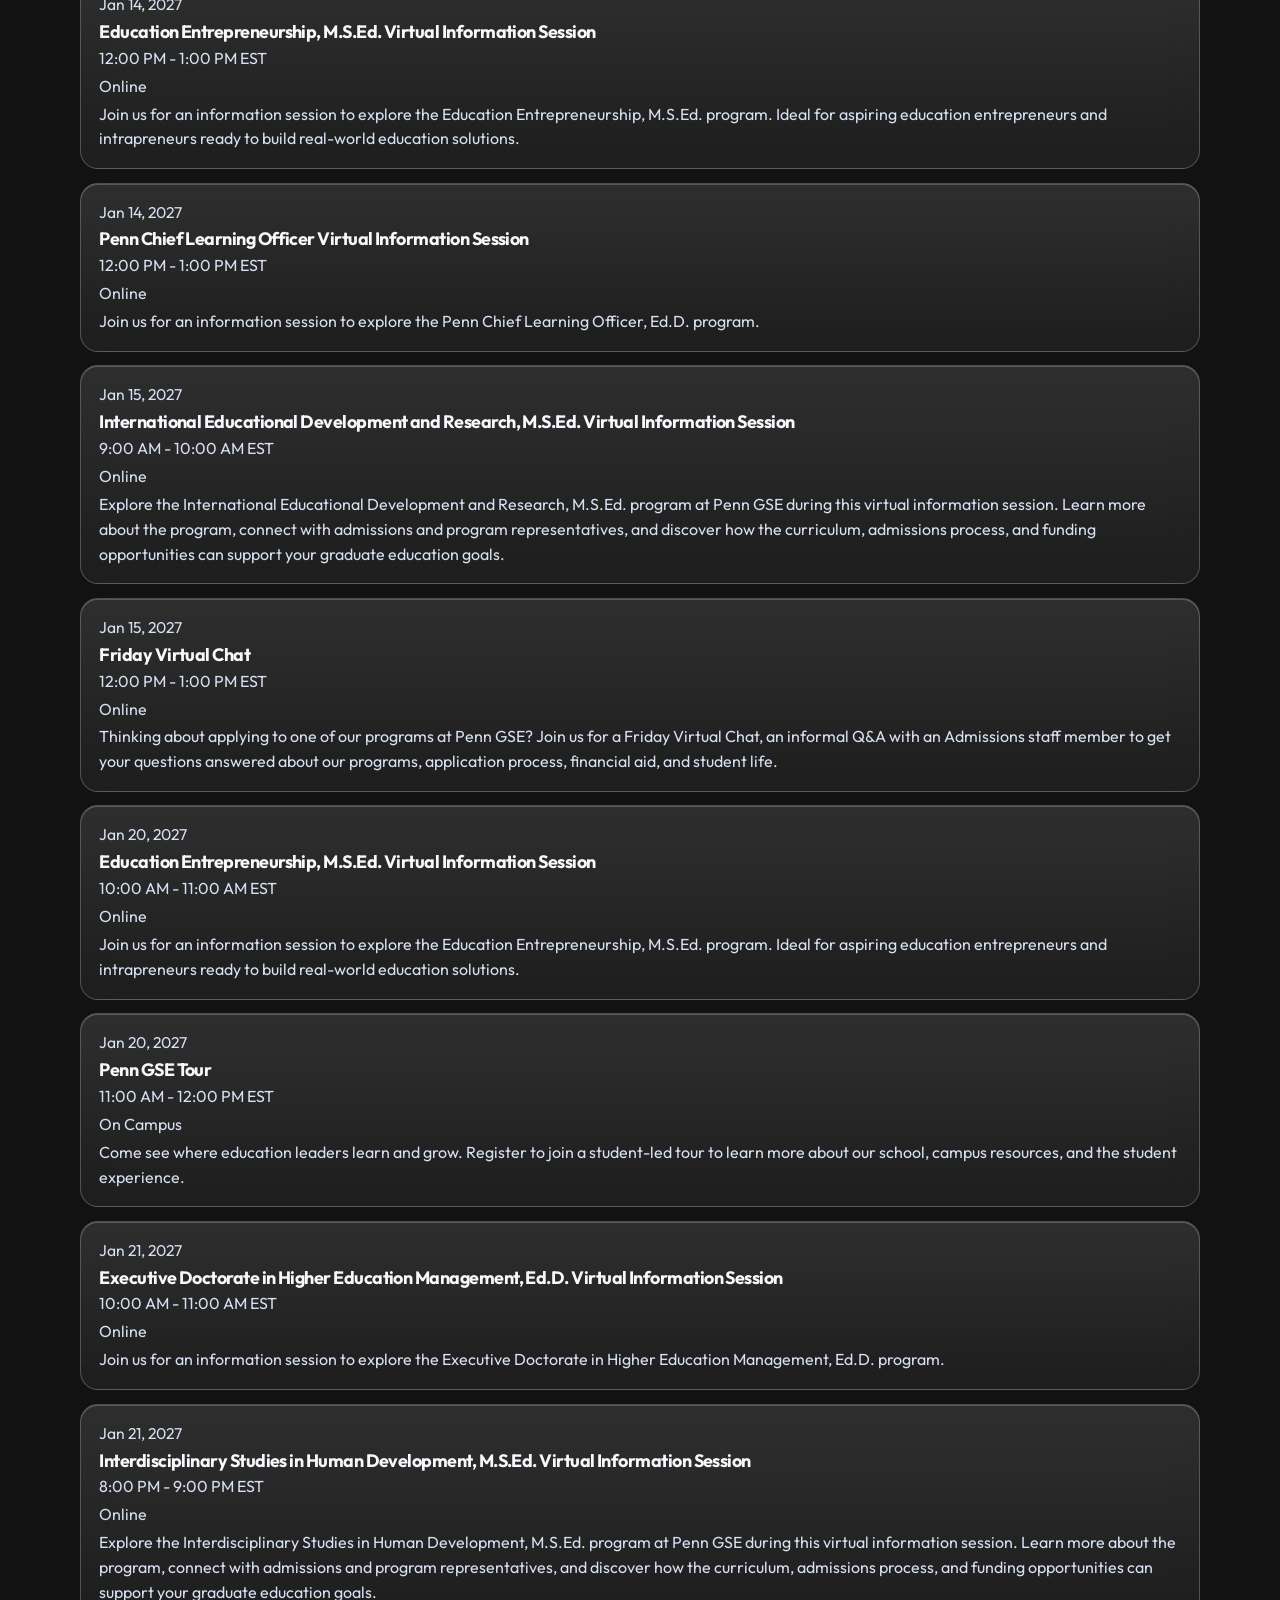
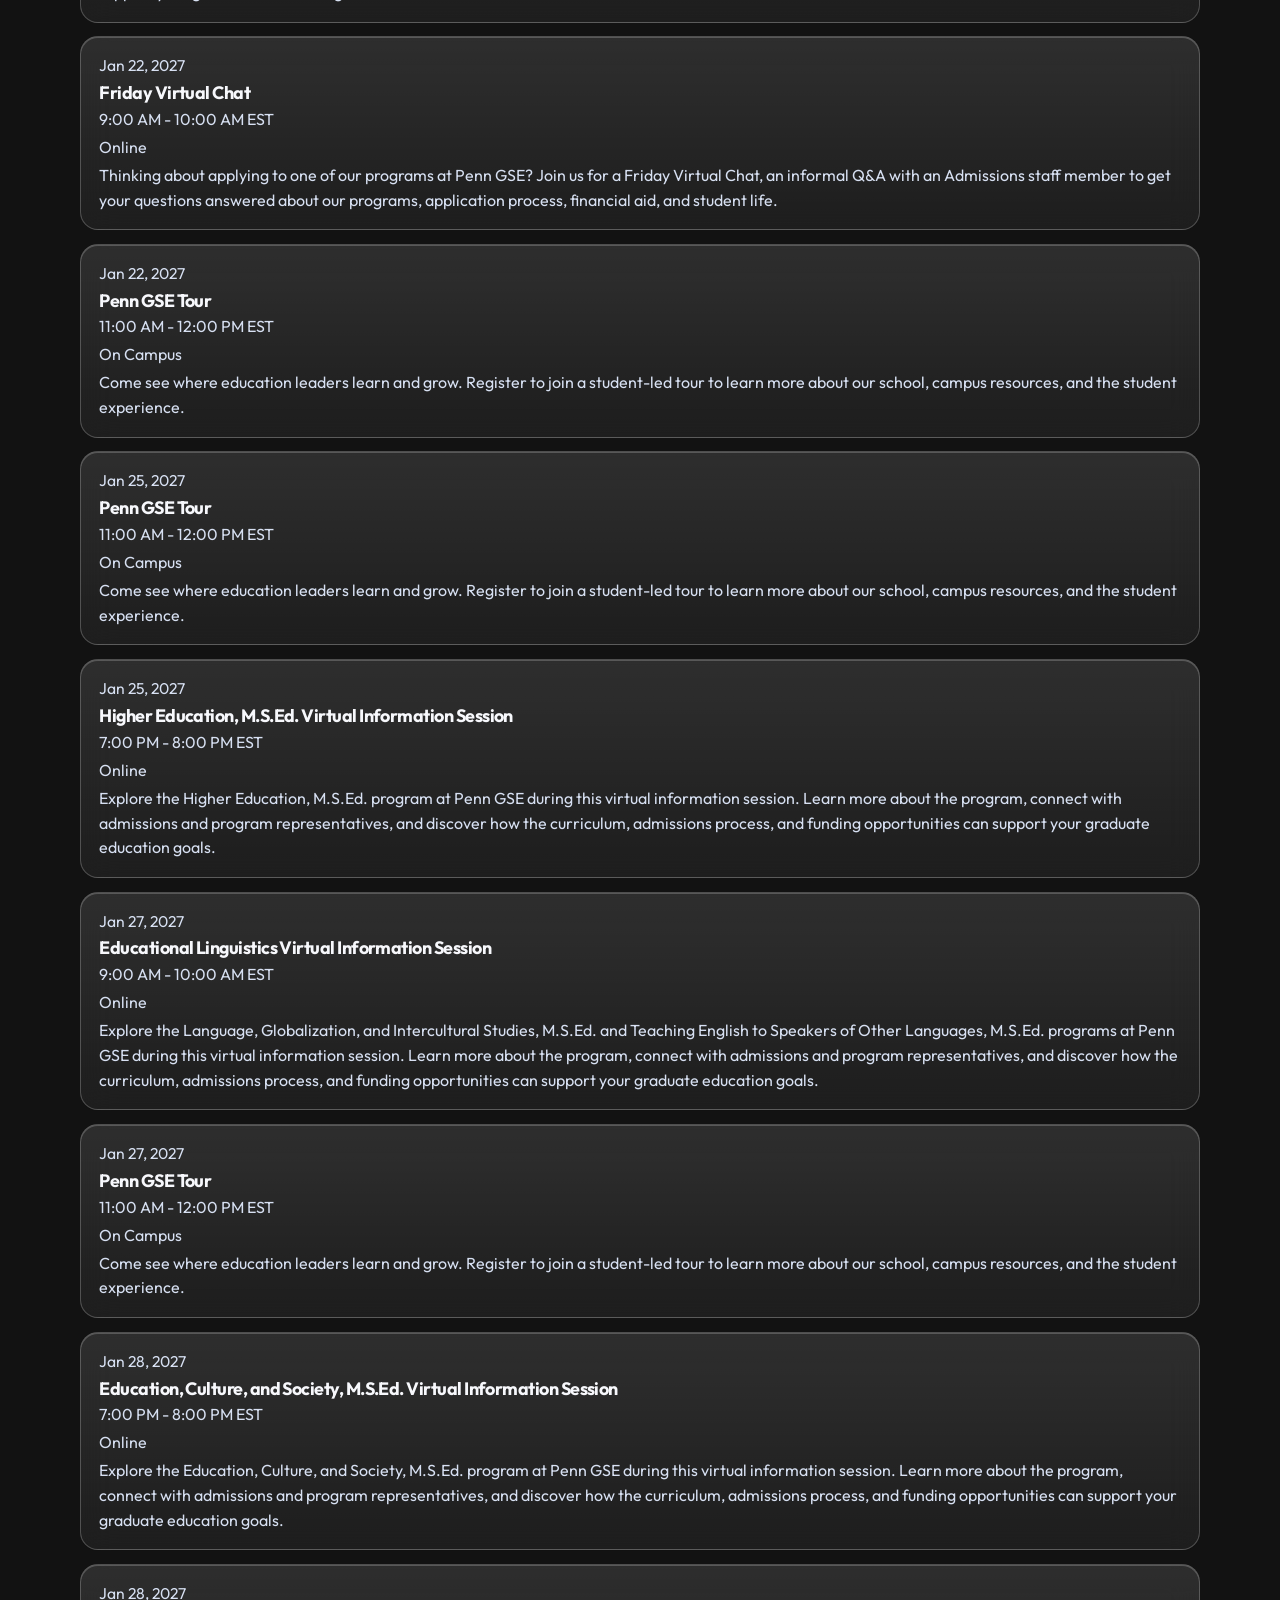
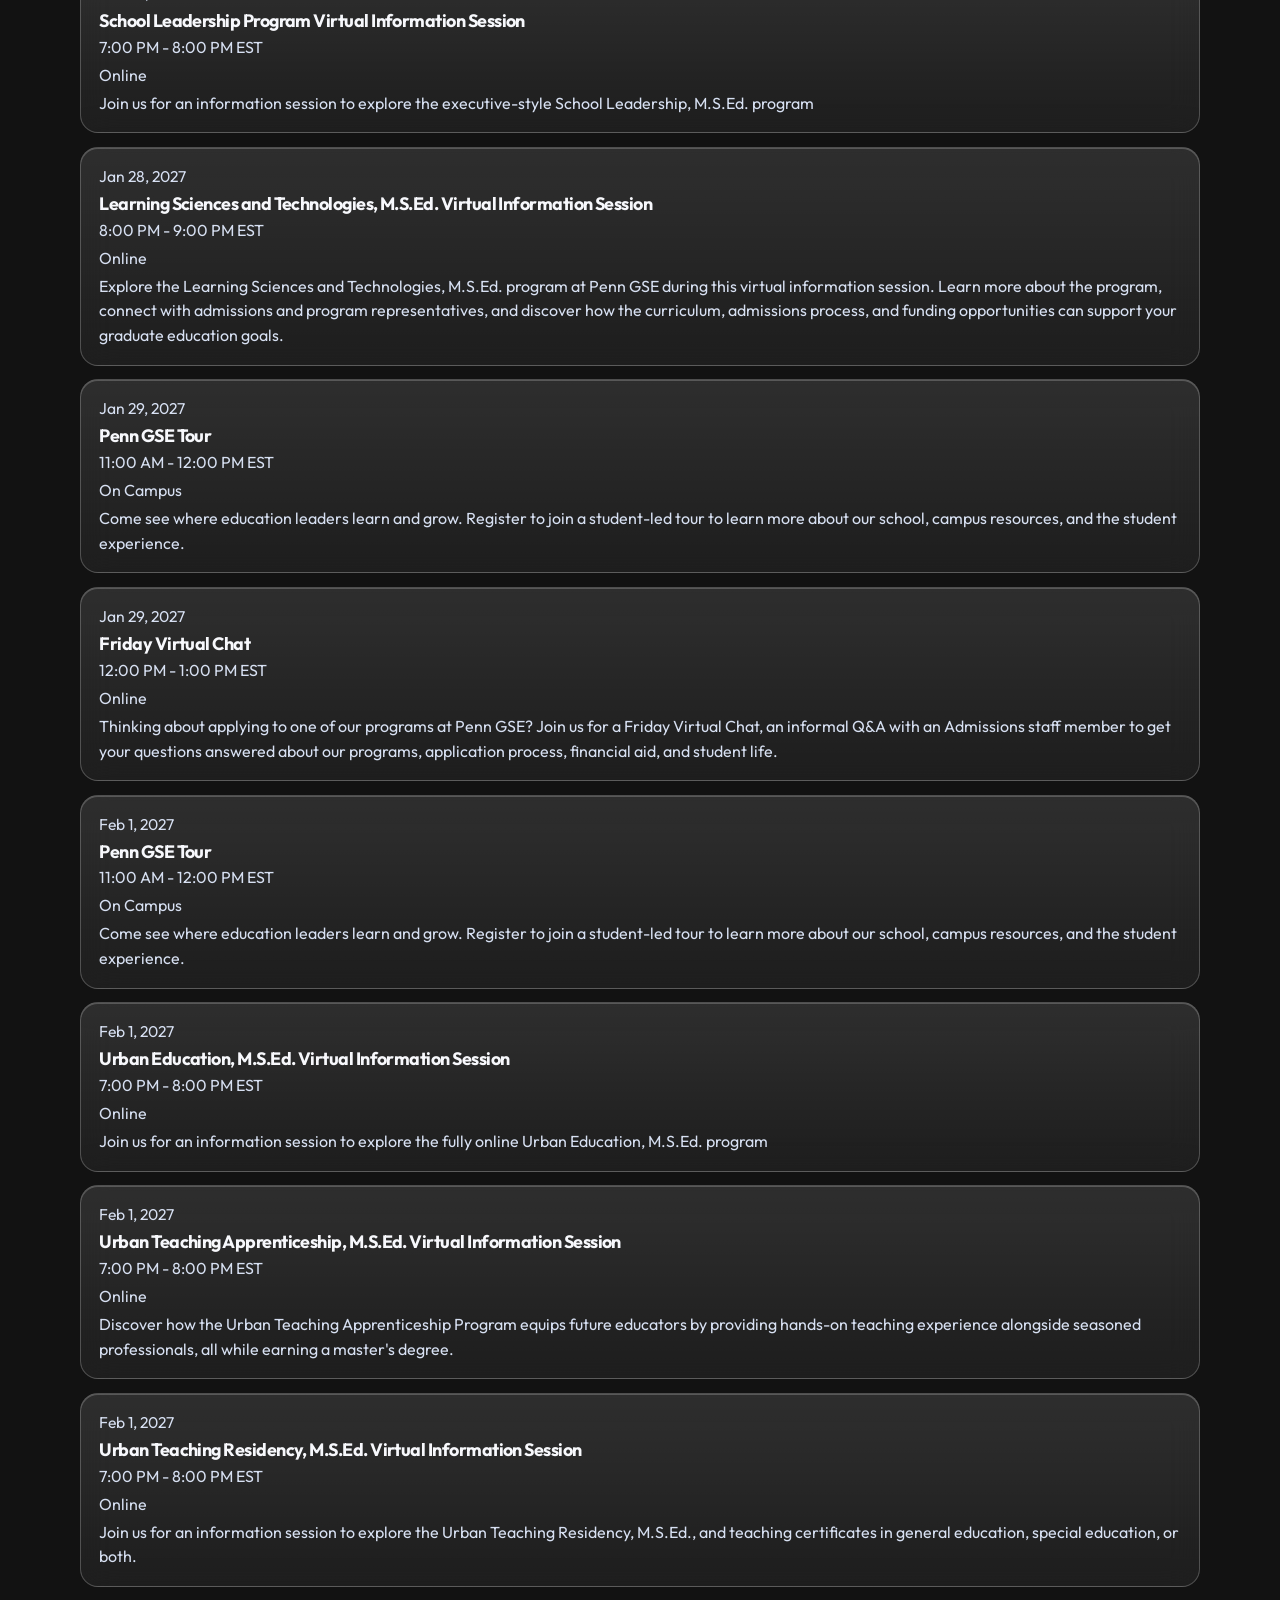
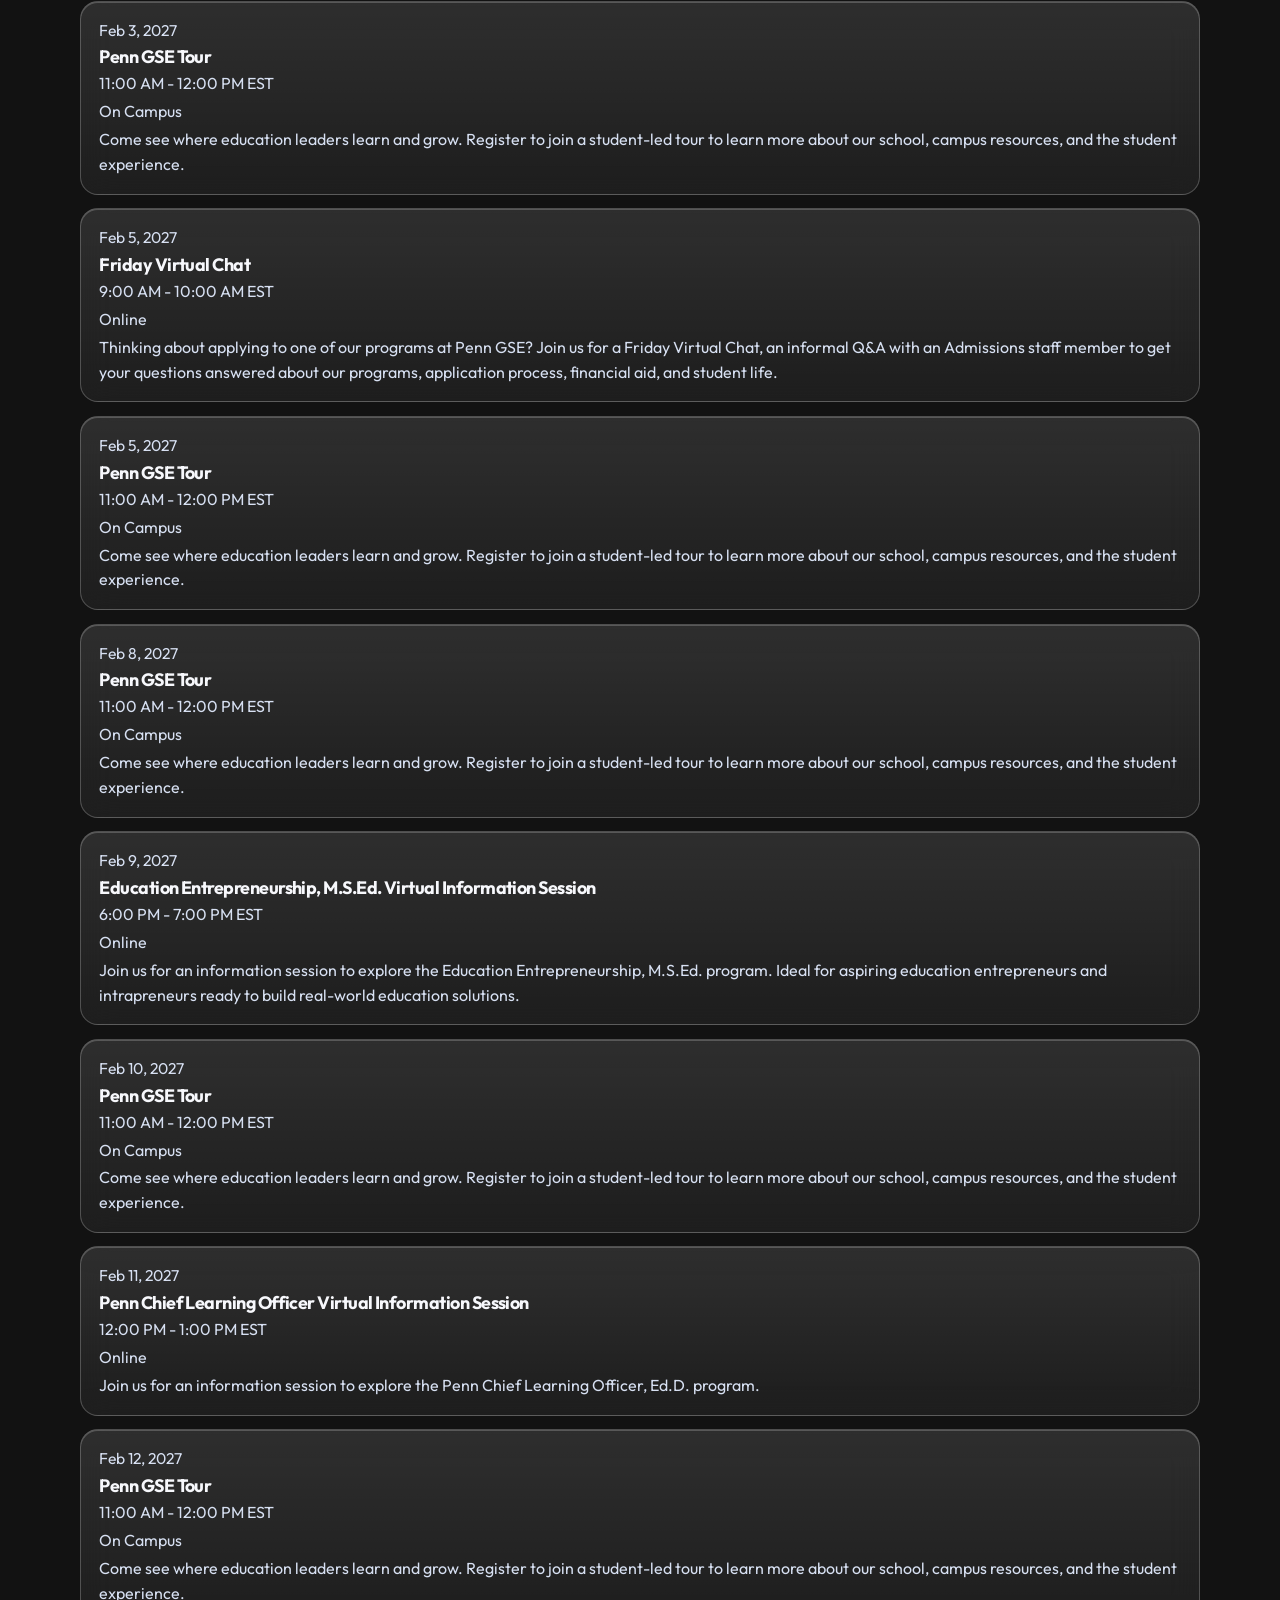
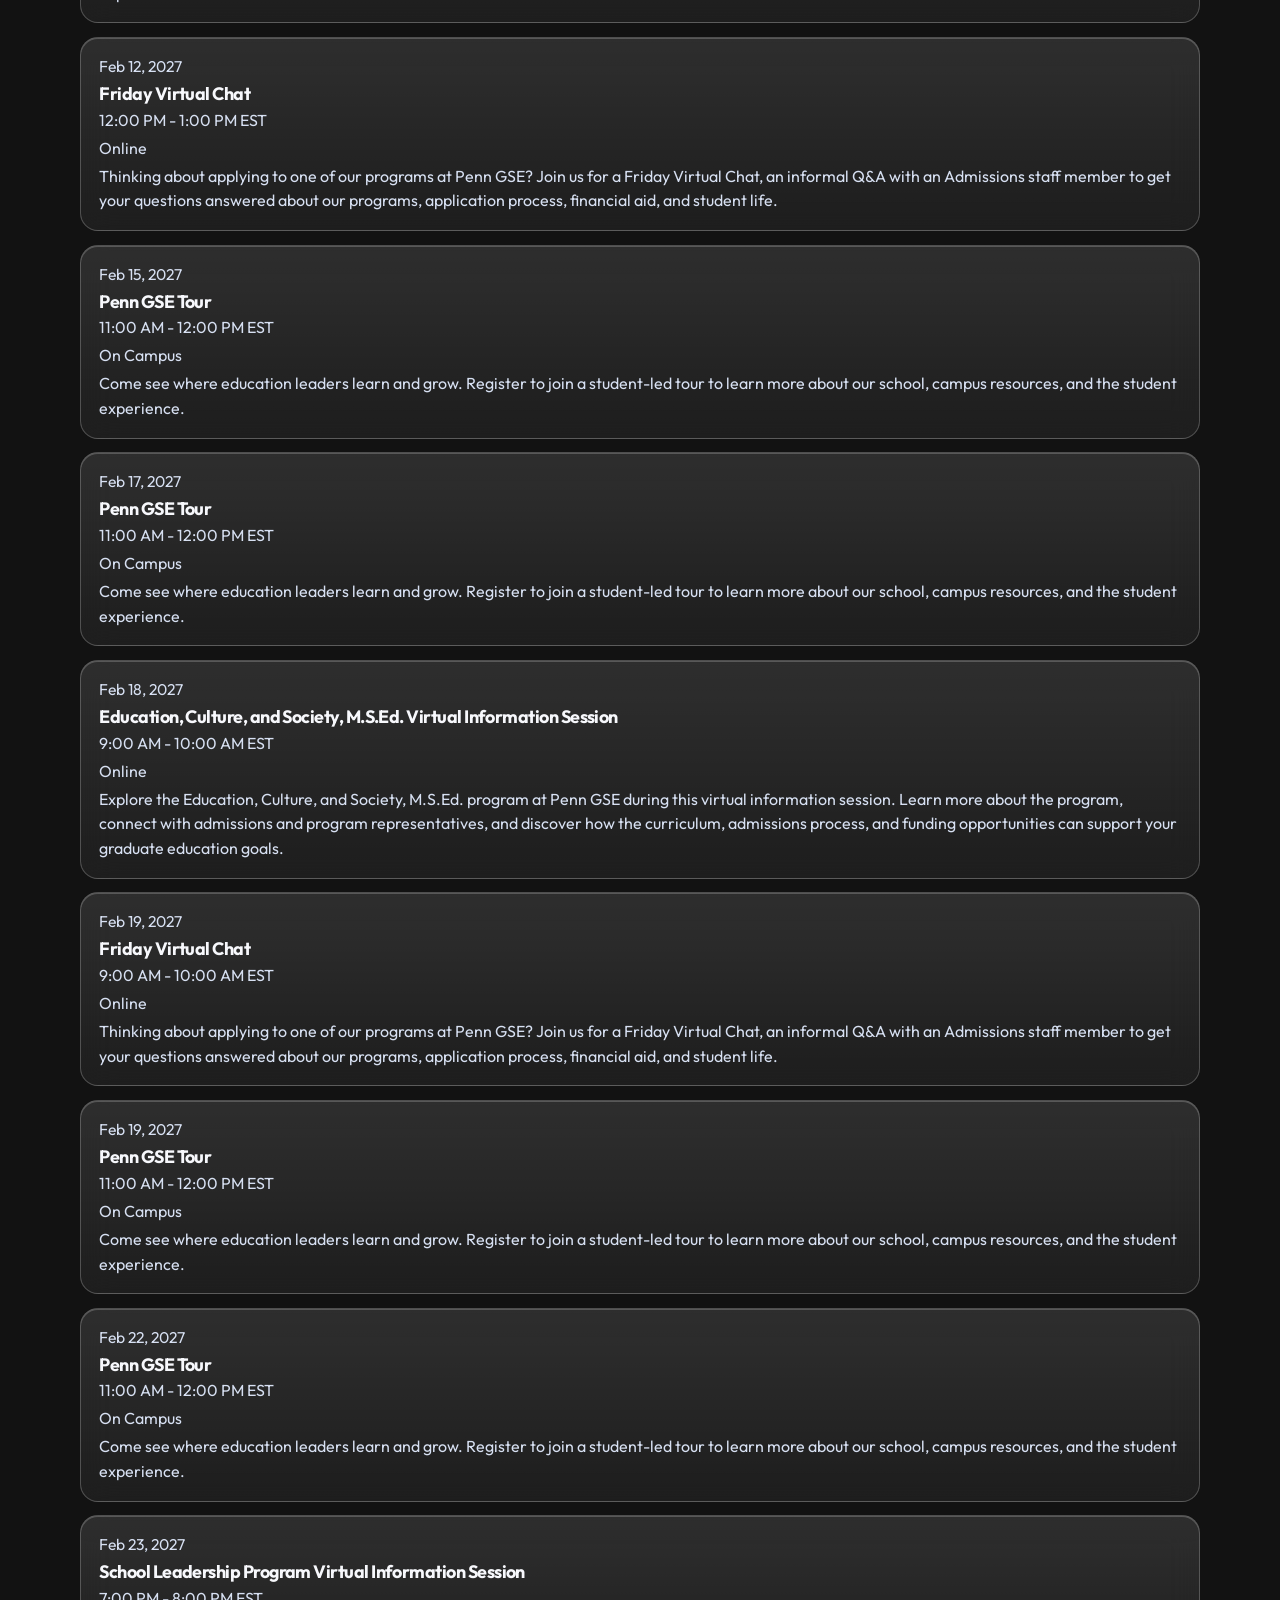
==== commit bf70ef7b: "Event syncing with GSE website" ====
--- a/events/index.html
+++ b/events/index.html
@@ -77,11 +77,8 @@
       return `${months[month - 1]} ${day}, ${year}`;
     }
 
-    function todayKey() {
-      const now = new Date();
-      const month = String(now.getMonth() + 1).padStart(2, "0");
-      const day = String(now.getDate()).padStart(2, "0");
-      return `${now.getFullYear()}-${month}-${day}`;
+    function isHttp(value) {
+      return /^https?:\/\//i.test(String(value || ""));
     }
 
     function cardFor(event) {
@@ -99,9 +96,24 @@
       }
 
       const title = document.createElement("h2");
-      title.textContent = event.title;
+      if (isHttp(event.link)) {
+        const link = document.createElement("a");
+        link.href = event.link;
+        link.target = "_blank";
+        link.rel = "noopener noreferrer";
+        link.textContent = event.title;
+        title.append(link);
+      } else {
+        title.textContent = event.title;
+      }
       card.append(kicker, title);
 
+      if (event.time) {
+        const when = document.createElement("p");
+        when.className = "where";
+        when.textContent = event.time;
+        card.append(when);
+      }
       if (event.location) {
         const where = document.createElement("p");
         where.className = "where";
@@ -131,27 +143,40 @@
       lists.append(group);
     }
 
-    function render(records) {
-      lists.replaceChildren();
-      const events = records
+    function published(records) {
+      return (Array.isArray(records) ? records : [])
         .filter((event) => event && event.title && isPublished(event))
         .map((event) => ({ ...event, key: dateKey(event.date) }));
-      const today = todayKey();
-      const upcoming = events.filter((event) => event.key >= today).sort((a, b) => a.key.localeCompare(b.key));
-      const past = events.filter((event) => event.key && event.key < today).sort((a, b) => b.key.localeCompare(a.key));
-      const undated = events.filter((event) => !event.key);
-
-      count.textContent = events.length === 1 ? "1 event" : `${events.length} events`;
-      empty.hidden = events.length > 0;
-      const split = past.length > 0 && (upcoming.length > 0 || undated.length > 0);
-      addGroup(split ? "Upcoming" : "", upcoming.concat(undated));
-      addGroup(split ? "Past" : "", past);
     }
 
-    fetch("/events.json", { cache: "no-store" })
-      .then((response) => (response.ok ? response.json() : []))
-      .then((data) => render(Array.isArray(data) ? data : []))
-      .catch(() => render([]));
+    function clockMinutes(time) {
+      const match = String(time || "").match(/(\d{1,2}):(\d{2})\s*(AM|PM)/i);
+      if (!match) return 24 * 60;
+      let hour = Number(match[1]) % 12;
+      if (/pm/i.test(match[3])) hour += 12;
+      return hour * 60 + Number(match[2]);
+    }
+
+    function render(upcomingRecords, pastRecords) {
+      lists.replaceChildren();
+      const upcoming = published(upcomingRecords).sort((a, b) => (a.key || "9999").localeCompare(b.key || "9999") || clockMinutes(a.time) - clockMinutes(b.time) || a.title.localeCompare(b.title));
+      const past = published(pastRecords).sort((a, b) => (b.key || "").localeCompare(a.key || "") || a.title.localeCompare(b.title));
+      const shown = upcoming.length + past.length;
+      count.textContent = shown === 1 ? "1 event" : `${shown} events`;
+      empty.hidden = shown > 0;
+      addGroup(upcoming.length ? "Upcoming" : "", upcoming);
+      addGroup(past.length ? "Past" : "", past);
+    }
+
+    function loadList(url) {
+      return fetch(url, { cache: "no-store" })
+        .then((response) => (response.ok ? response.json() : []))
+        .then((data) => (Array.isArray(data) ? data : []))
+        .catch(() => []);
+    }
+
+    Promise.all([loadList("/events.json"), loadList("/past-events.json")])
+      .then(([upcoming, past]) => render(upcoming, past));
   </script>
 </body>
 </html>
--- a/assets/site.css
+++ b/assets/site.css
@@ -309,6 +309,13 @@
   font-size: 1.12rem;
 }
 
+.event-card h2 a {
+  color: inherit;
+  text-decoration: none;
+}
+
+.event-card h2 a:hover { text-decoration: underline; }
+
 .where,
 .card-text,
 .role,
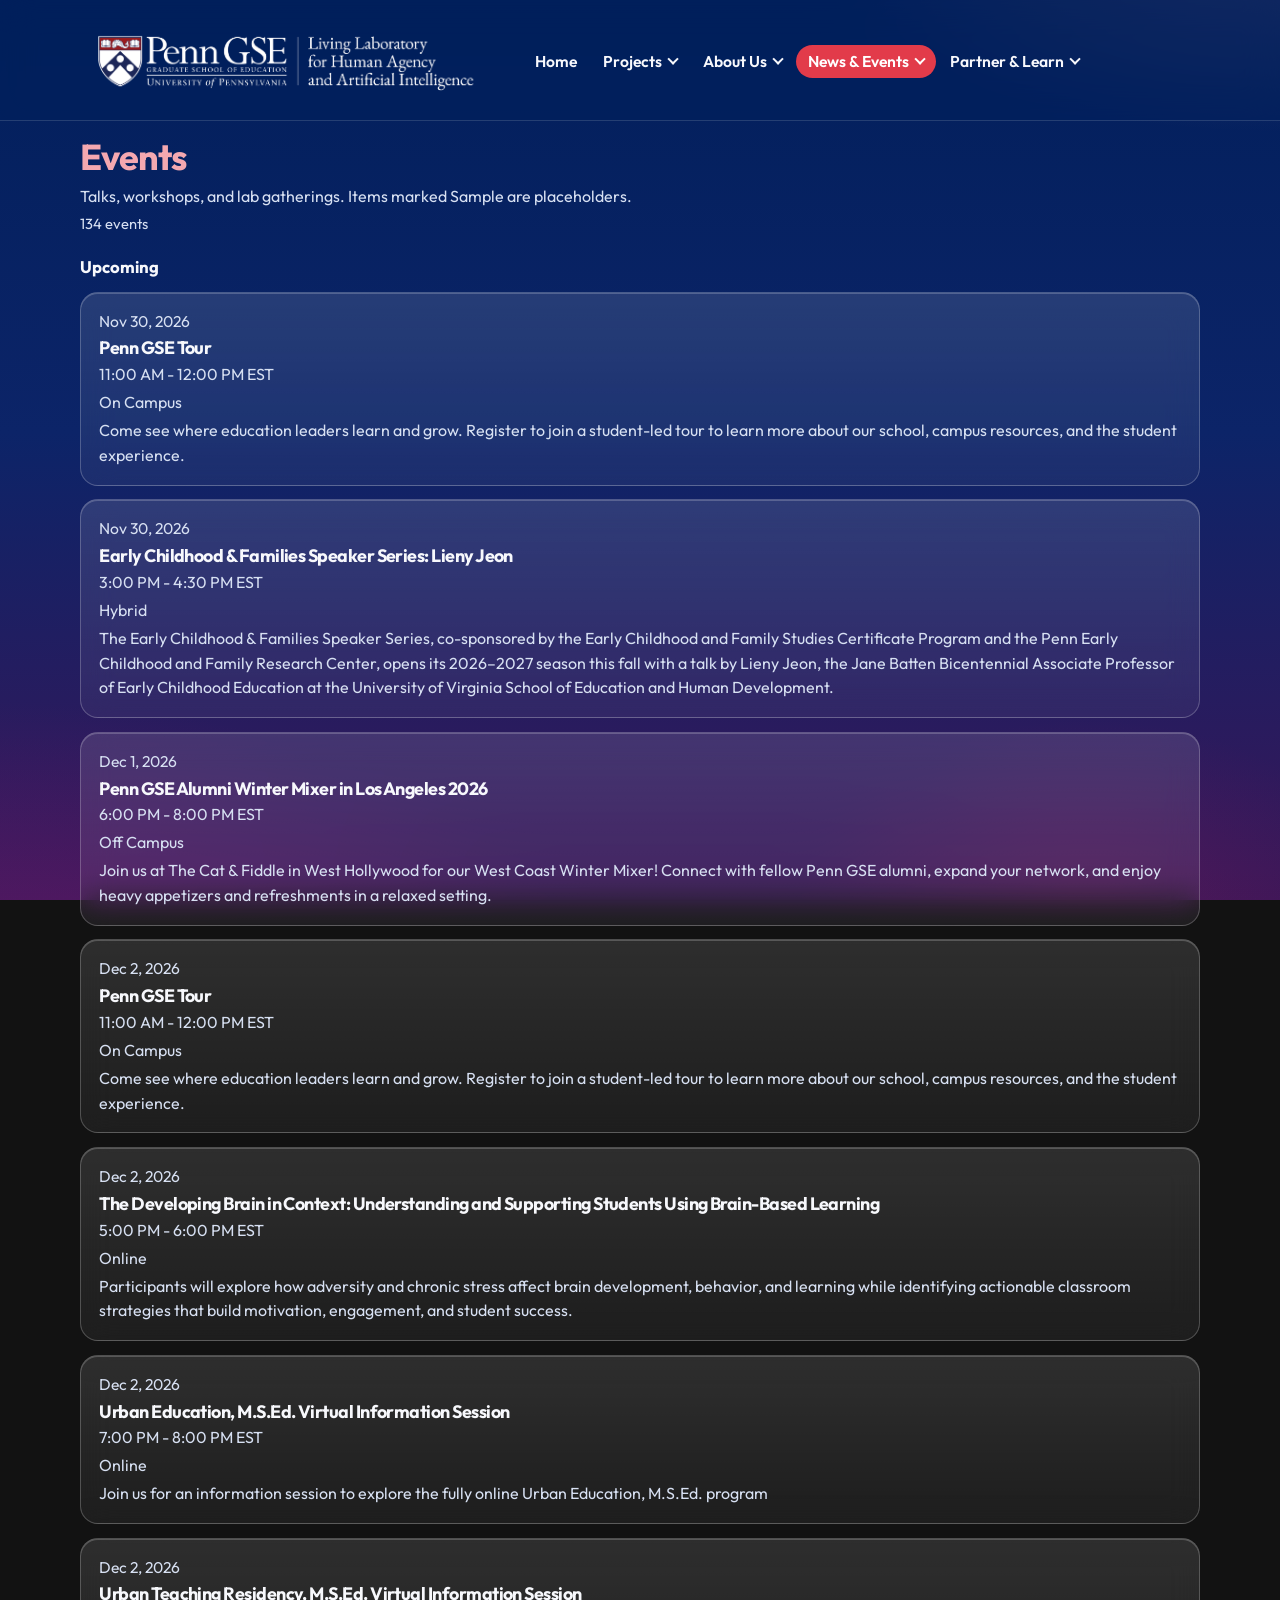
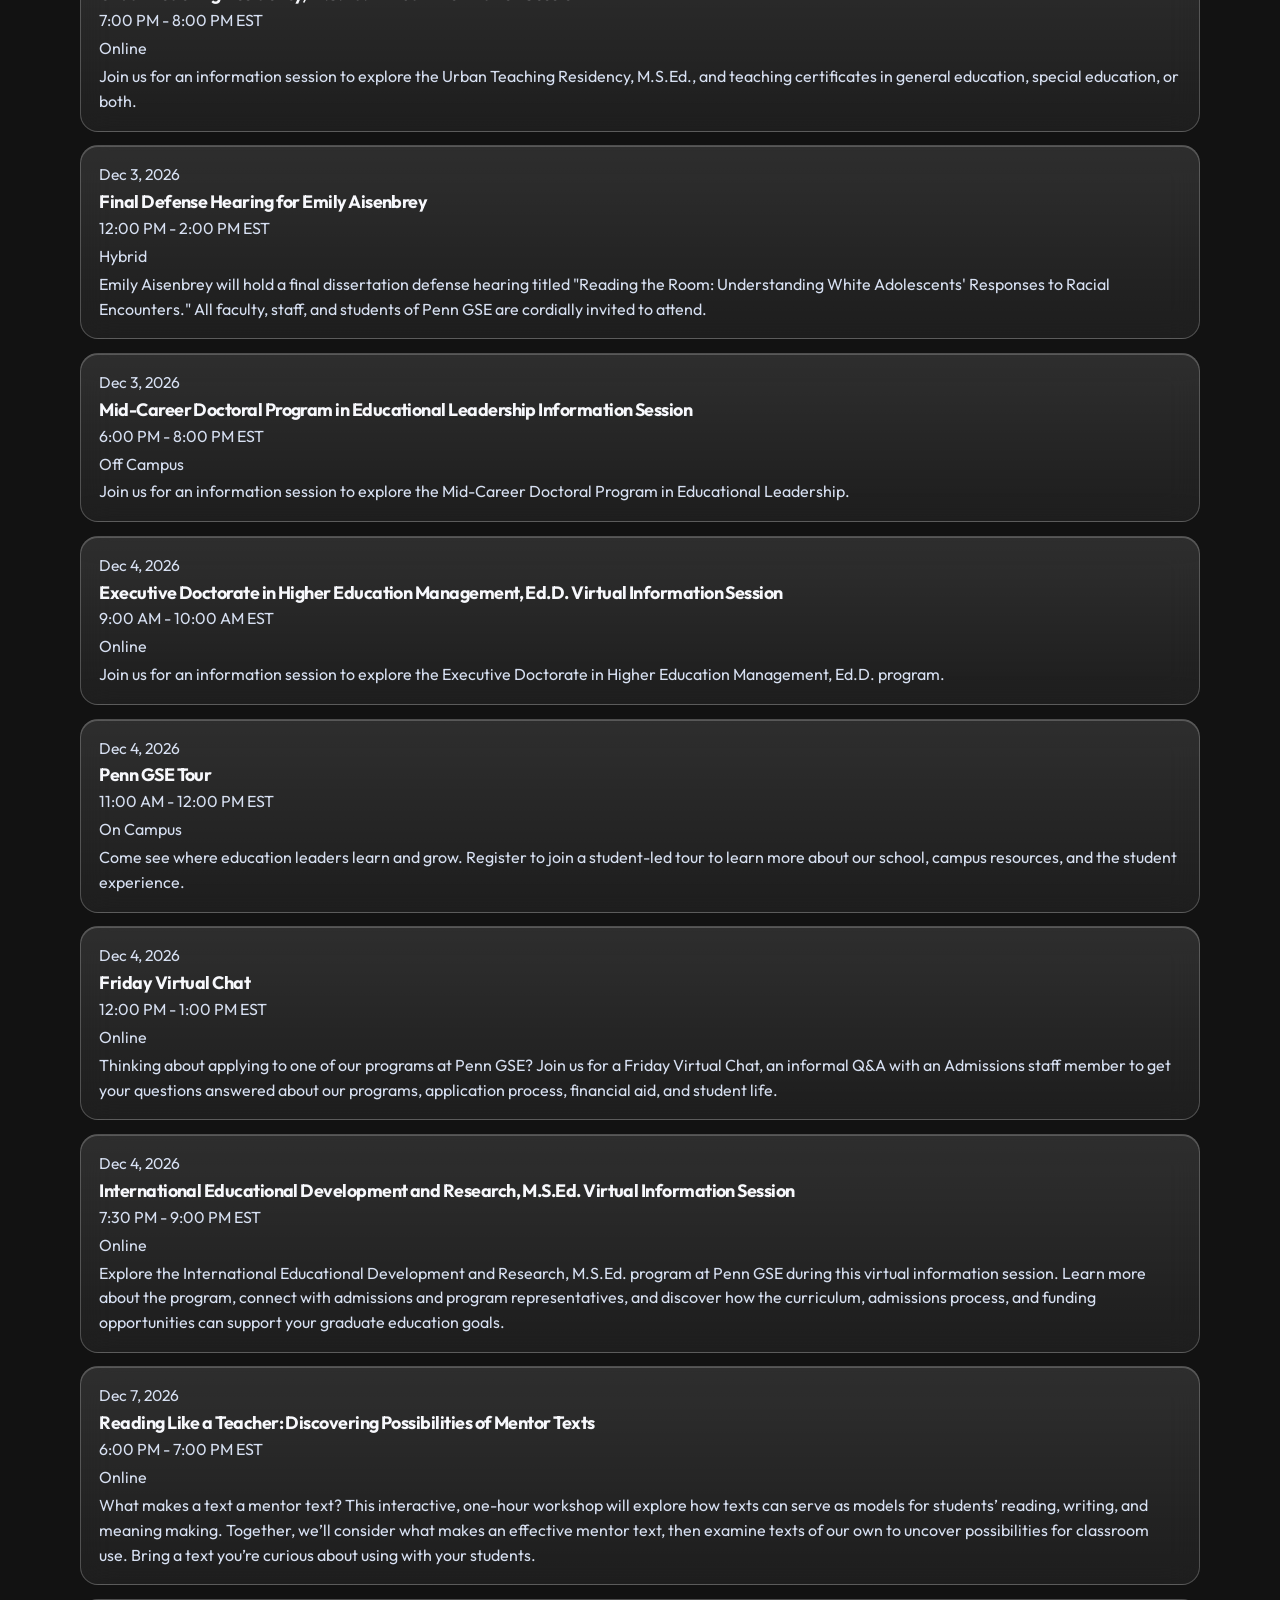
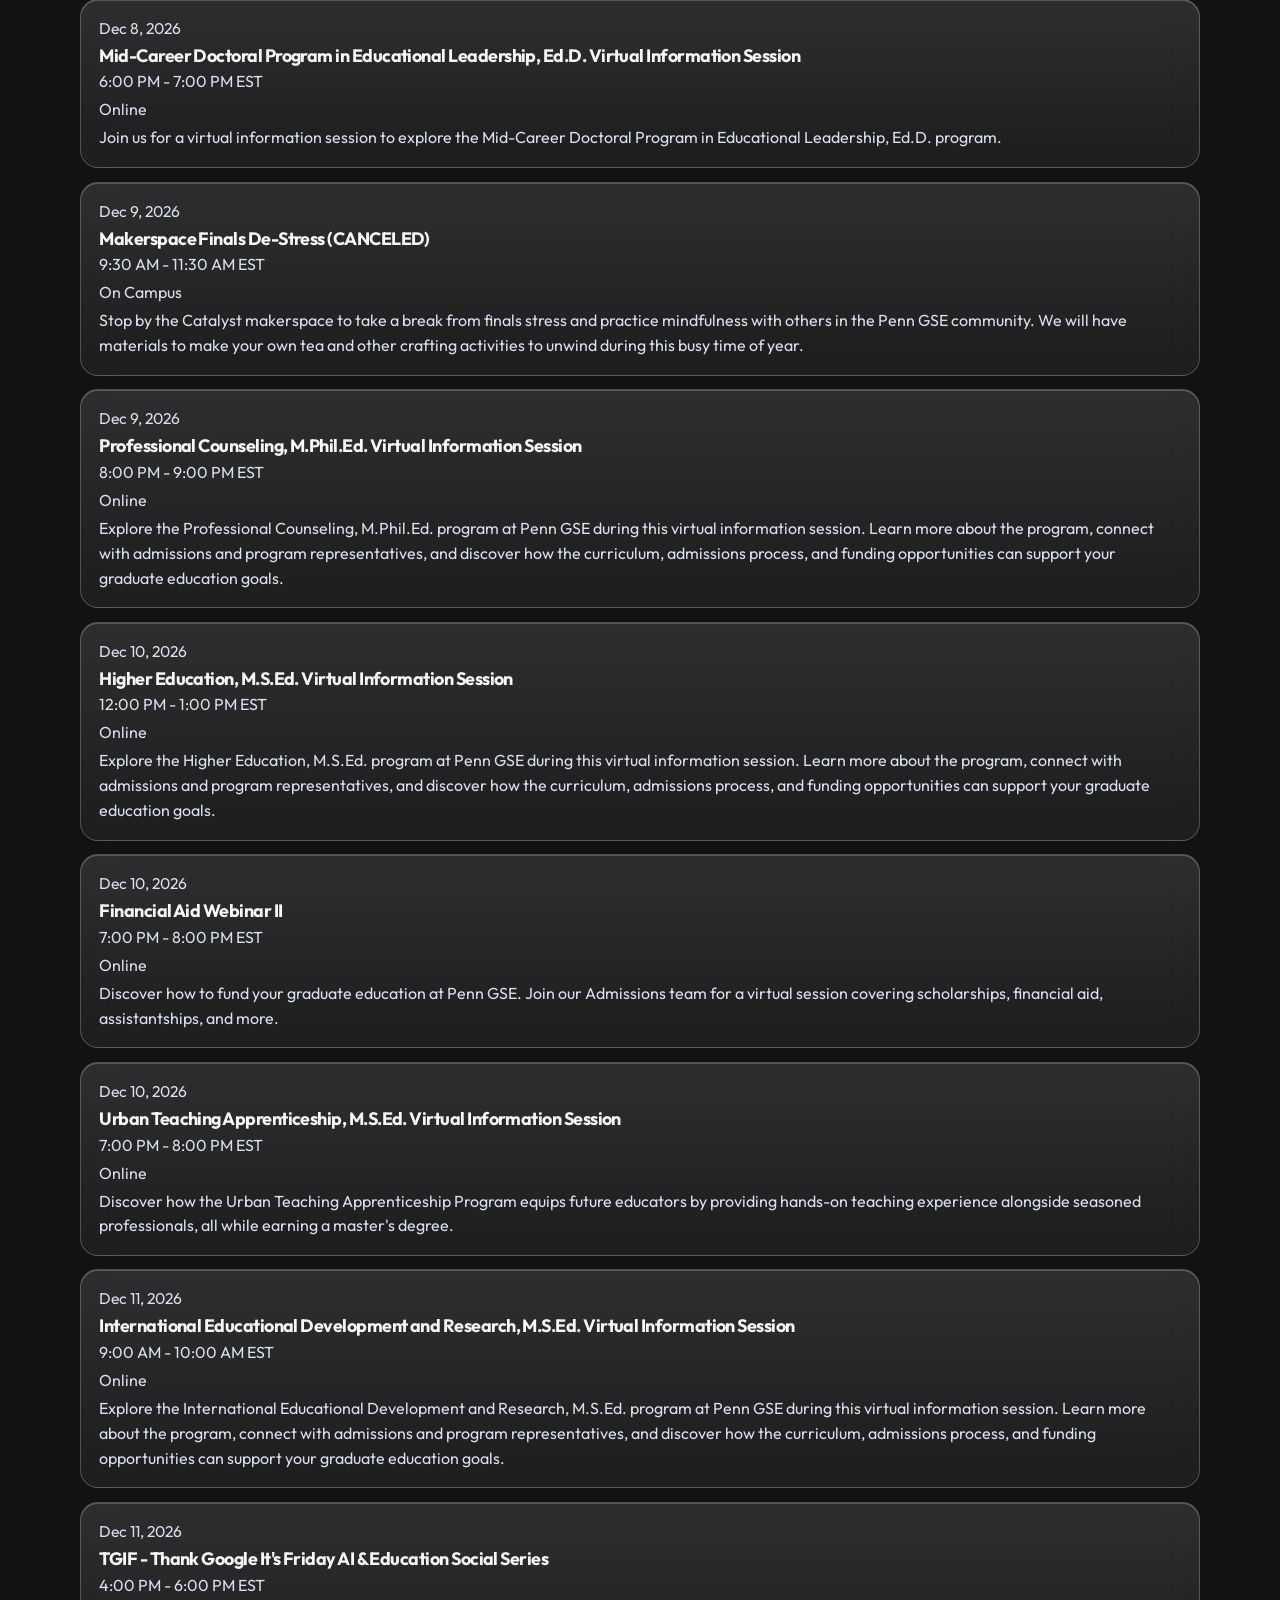
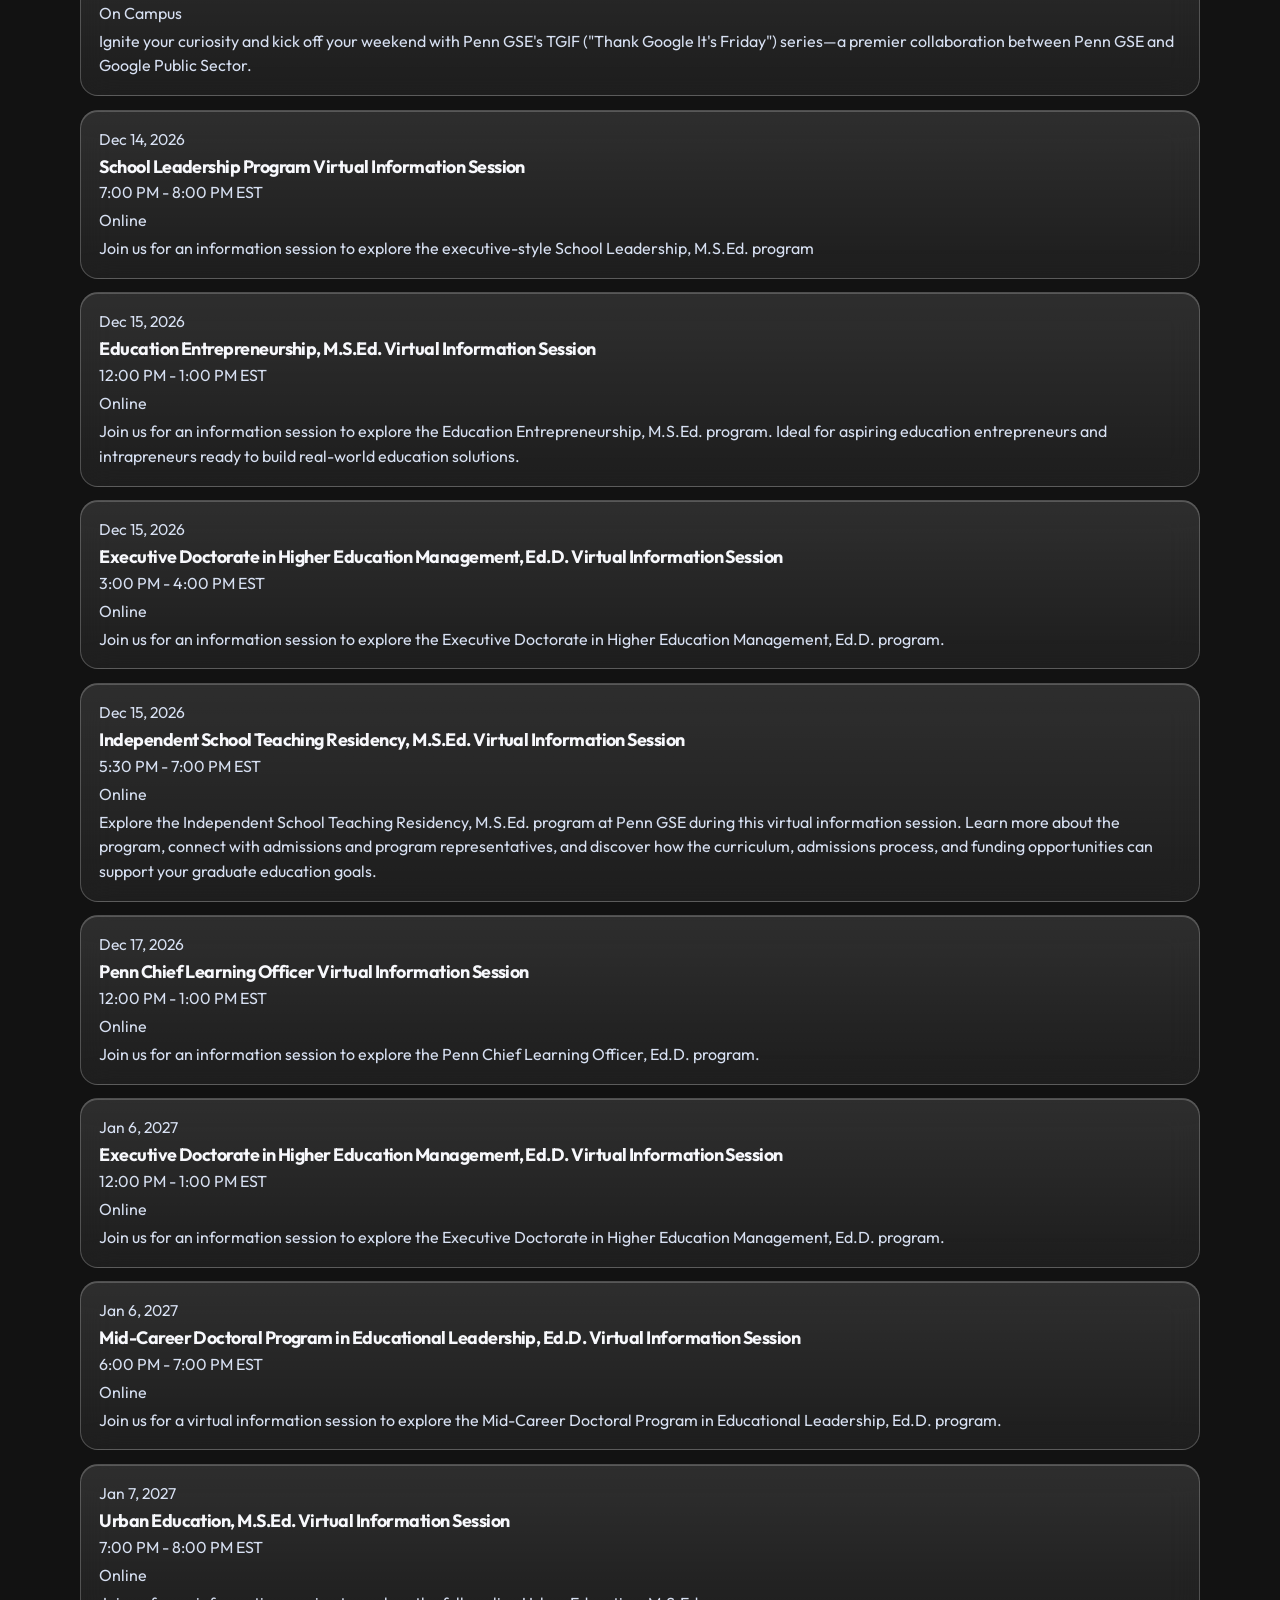
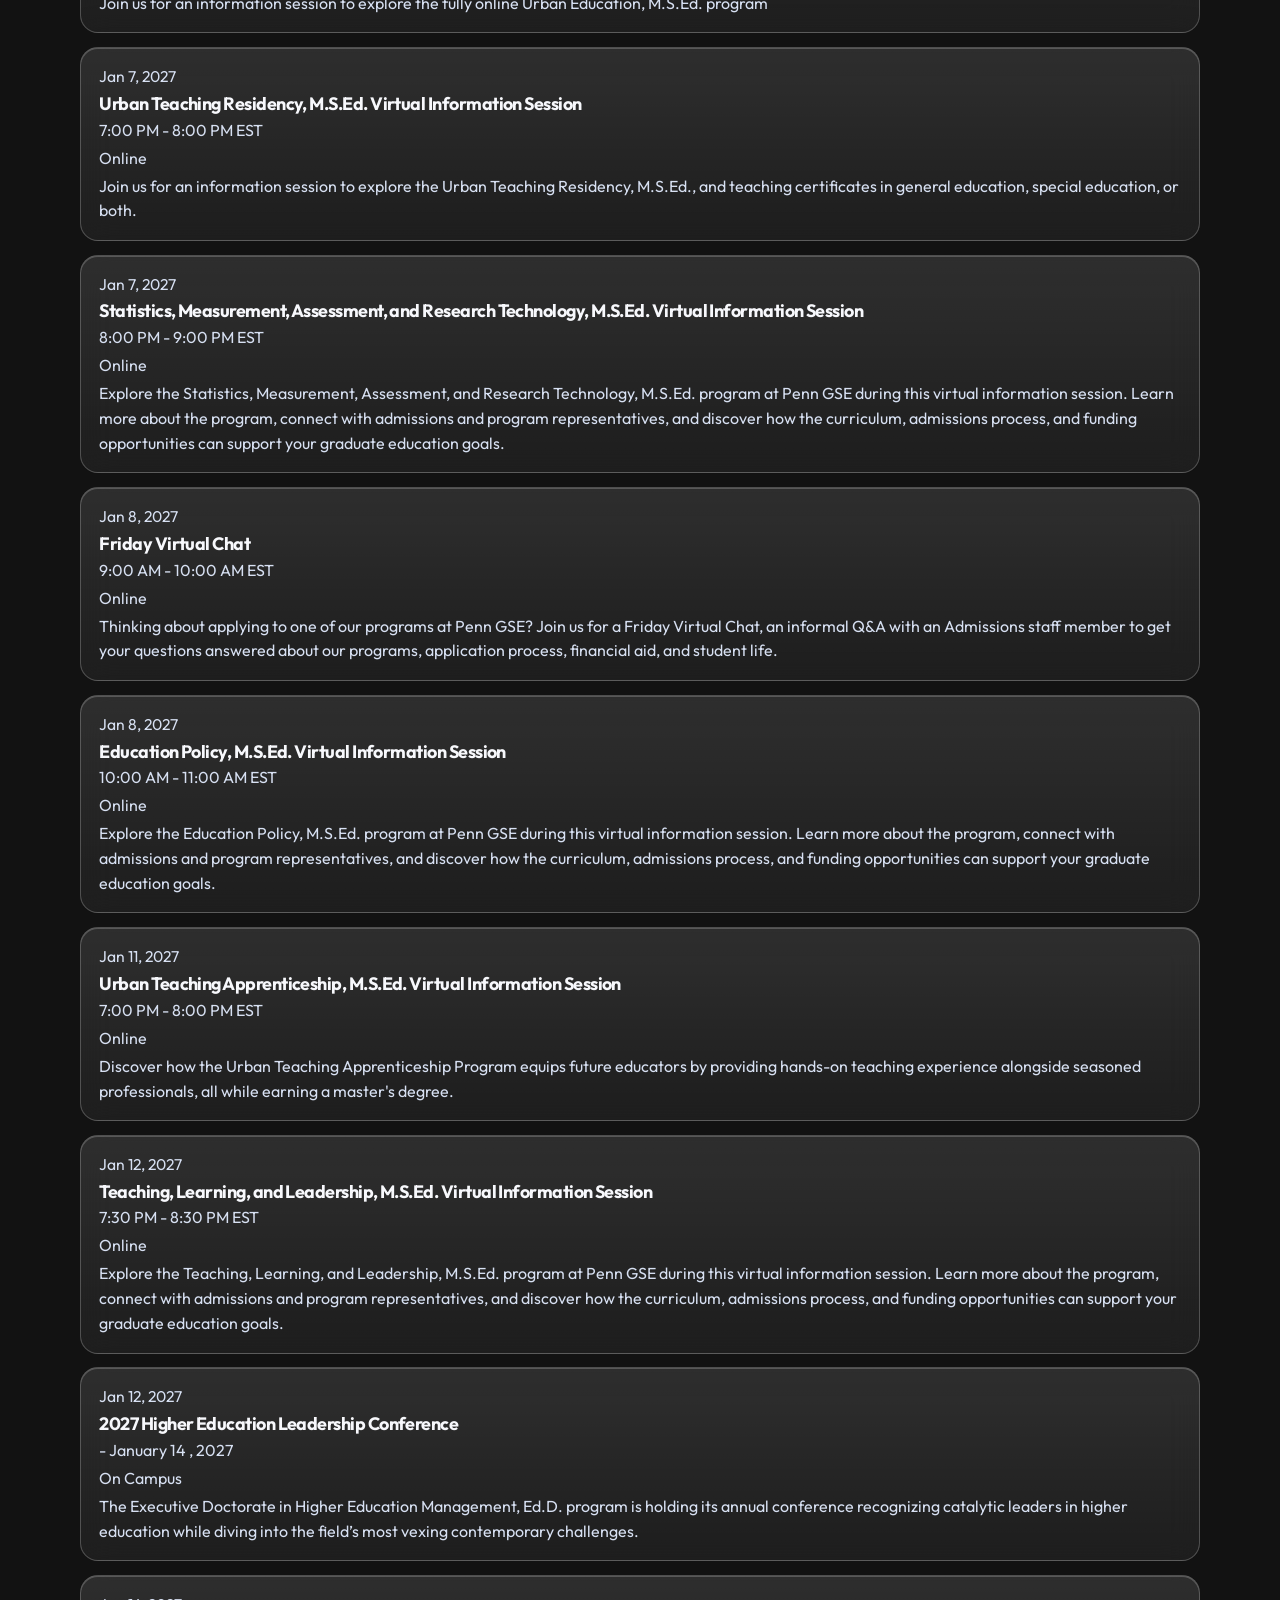
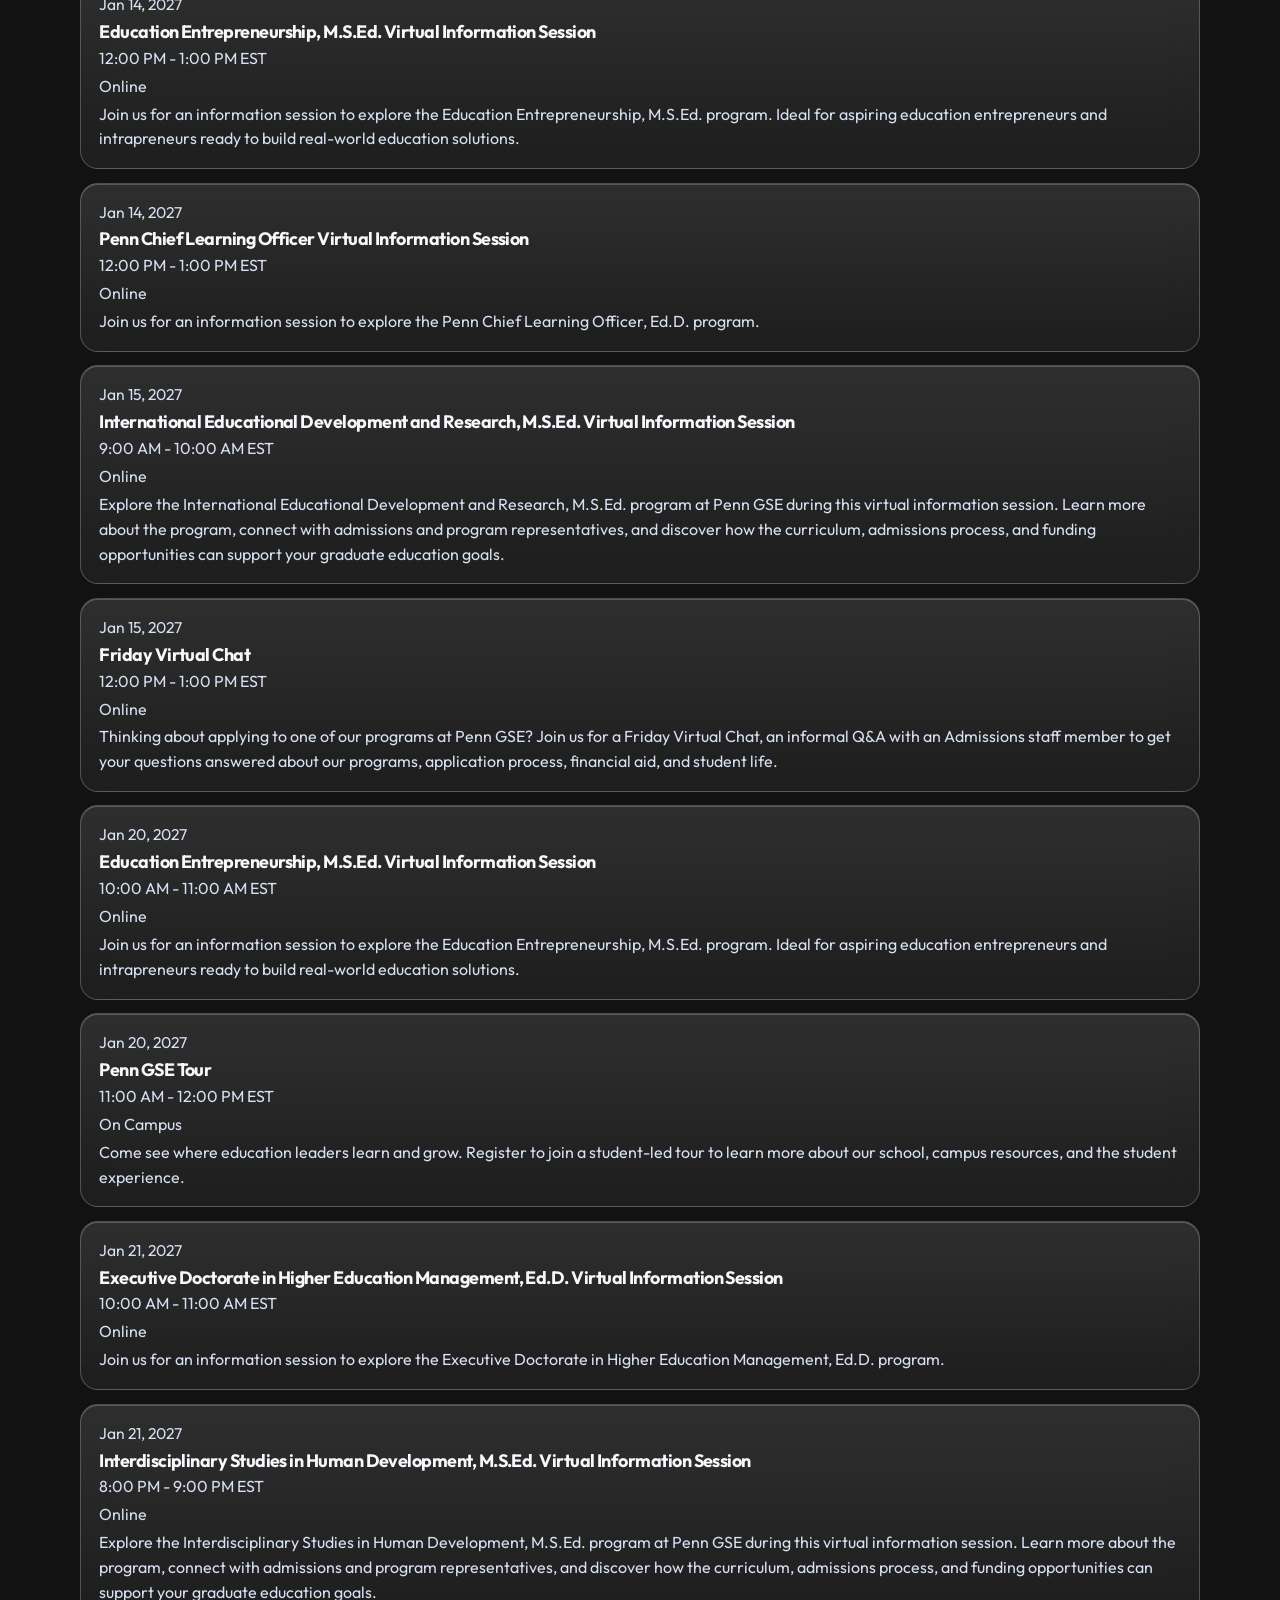
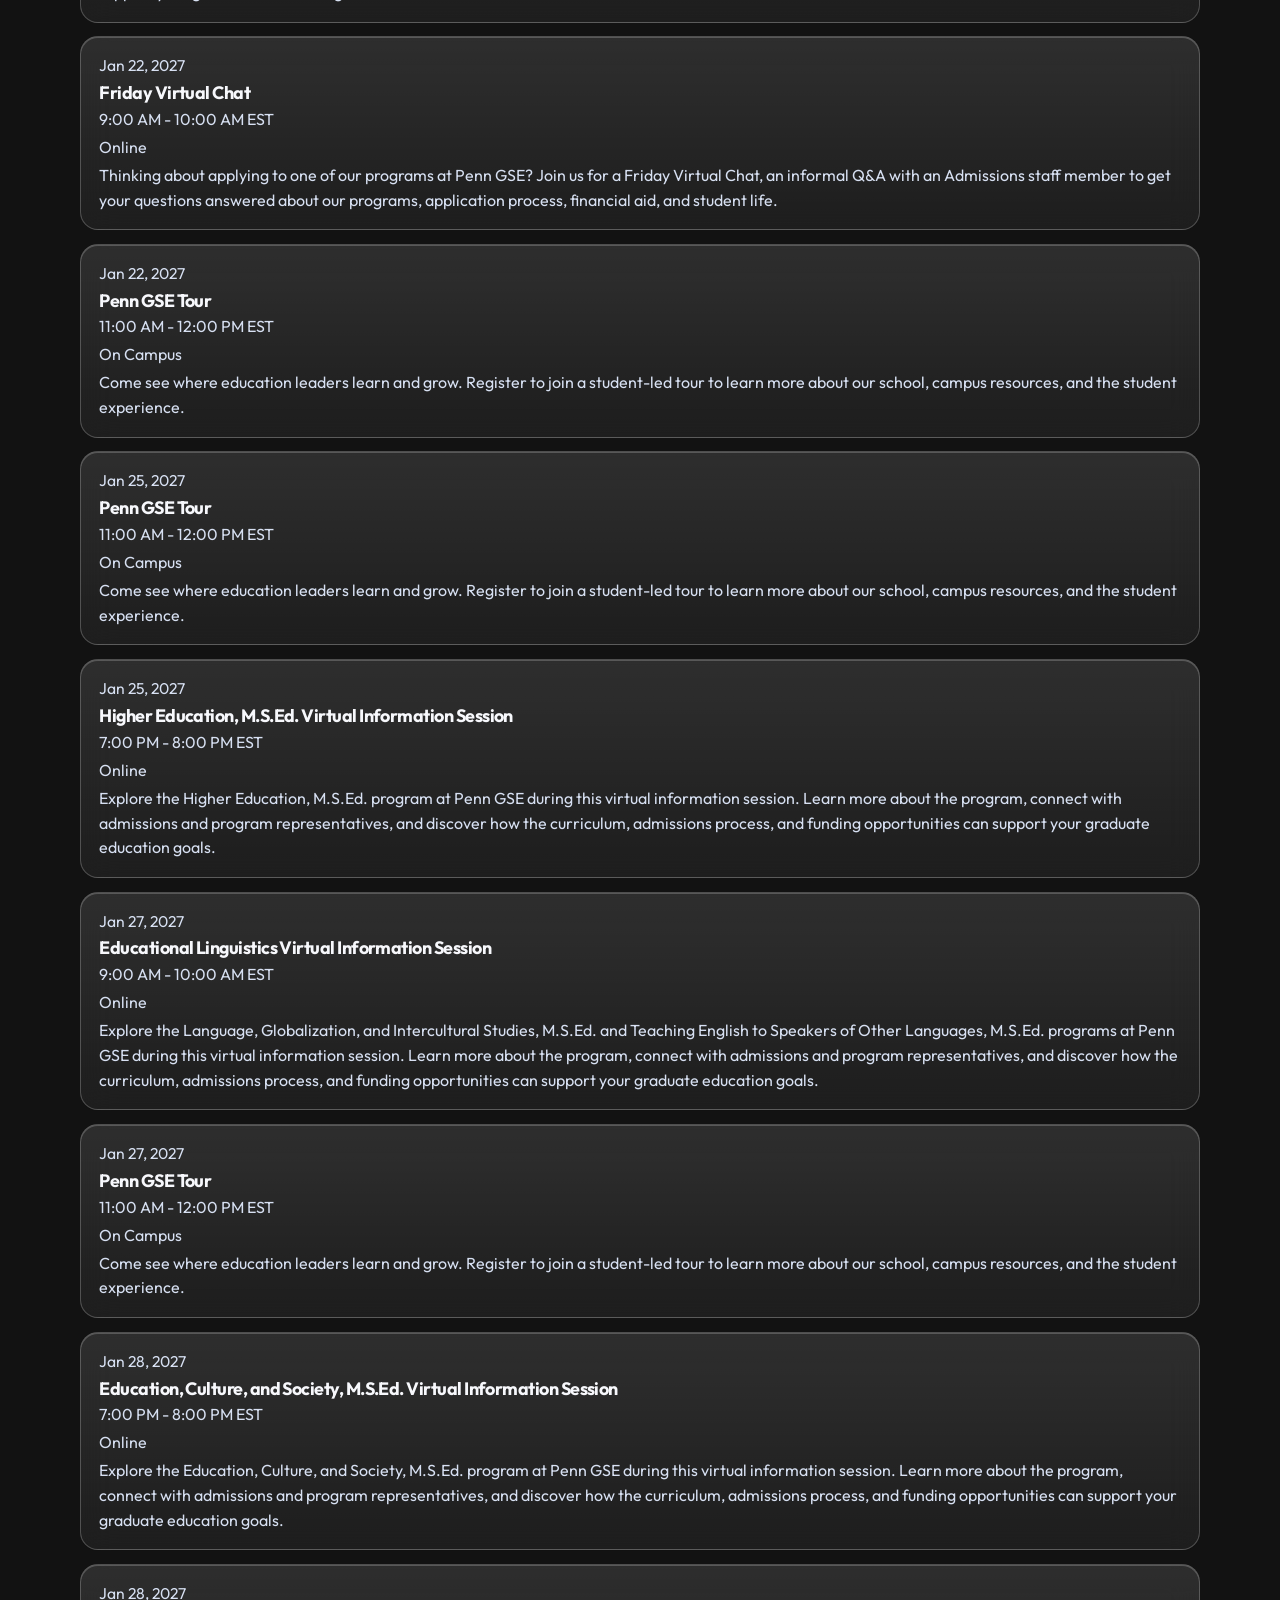
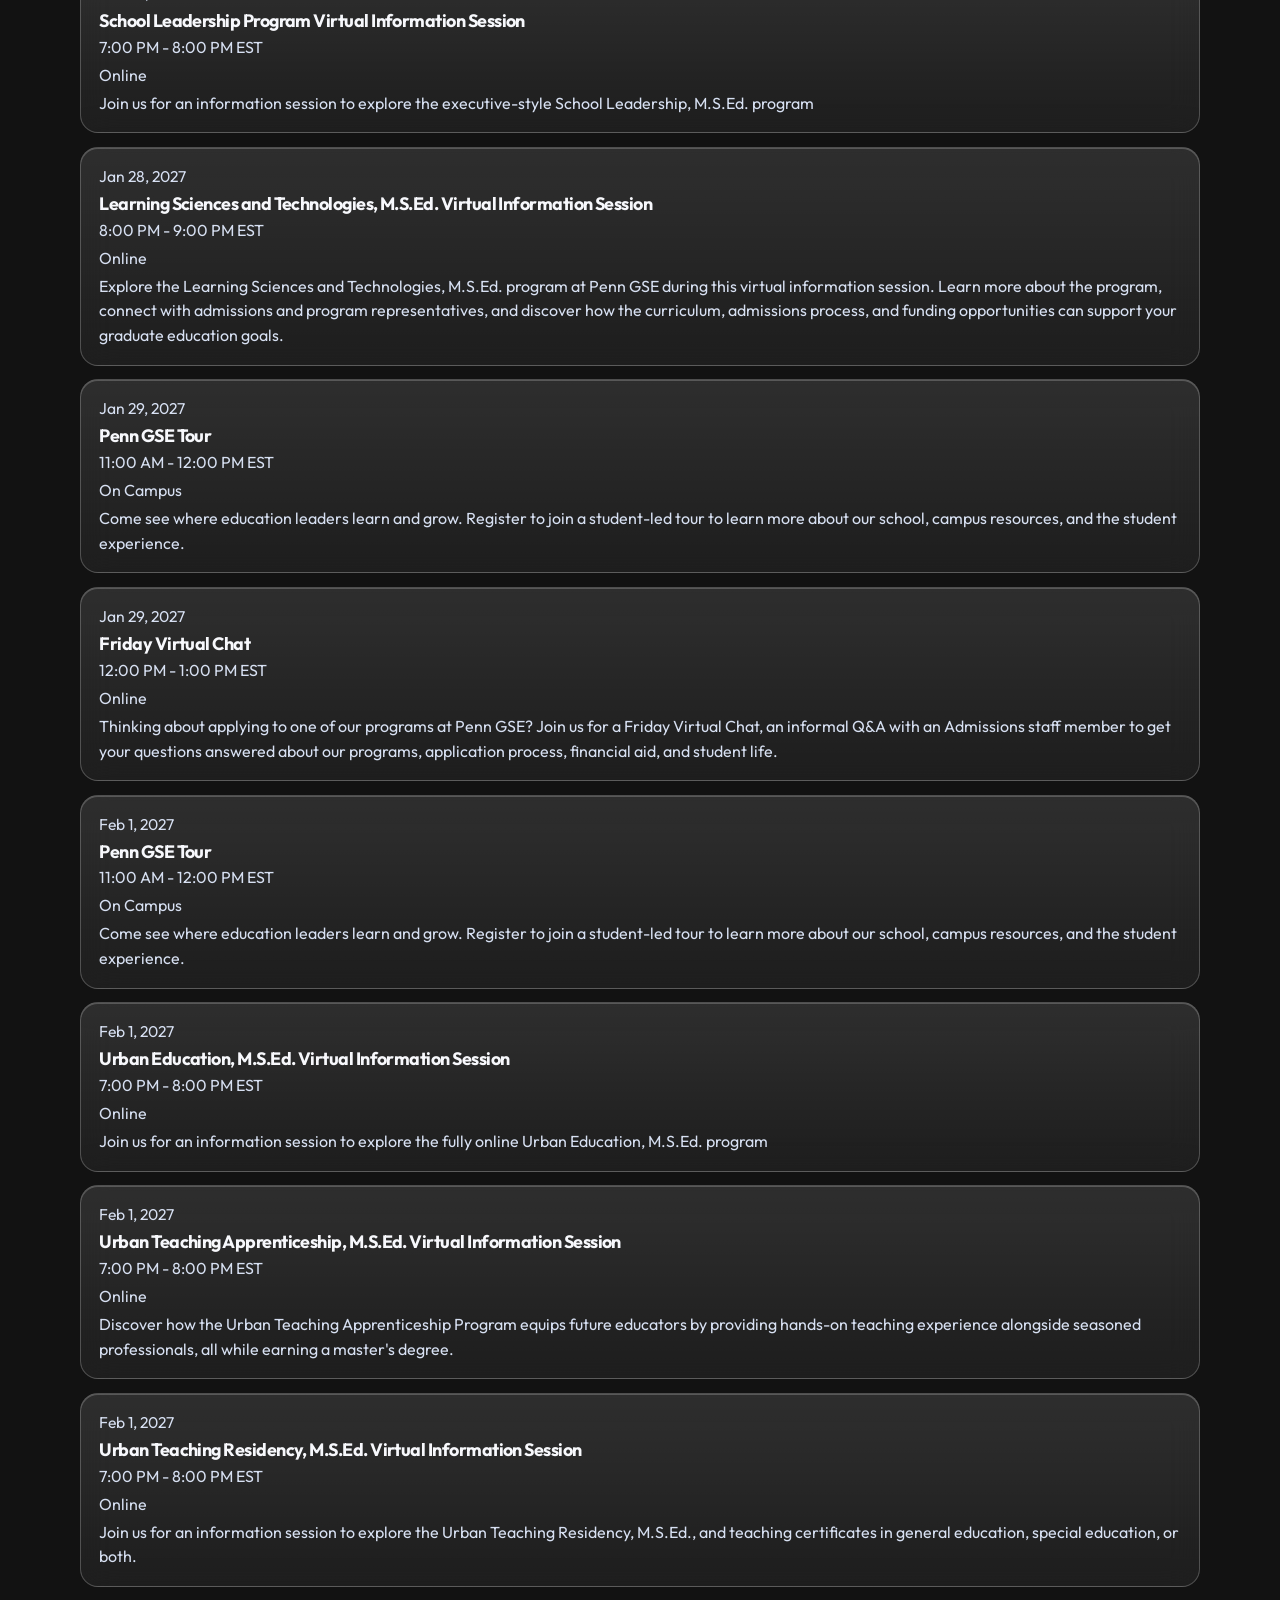
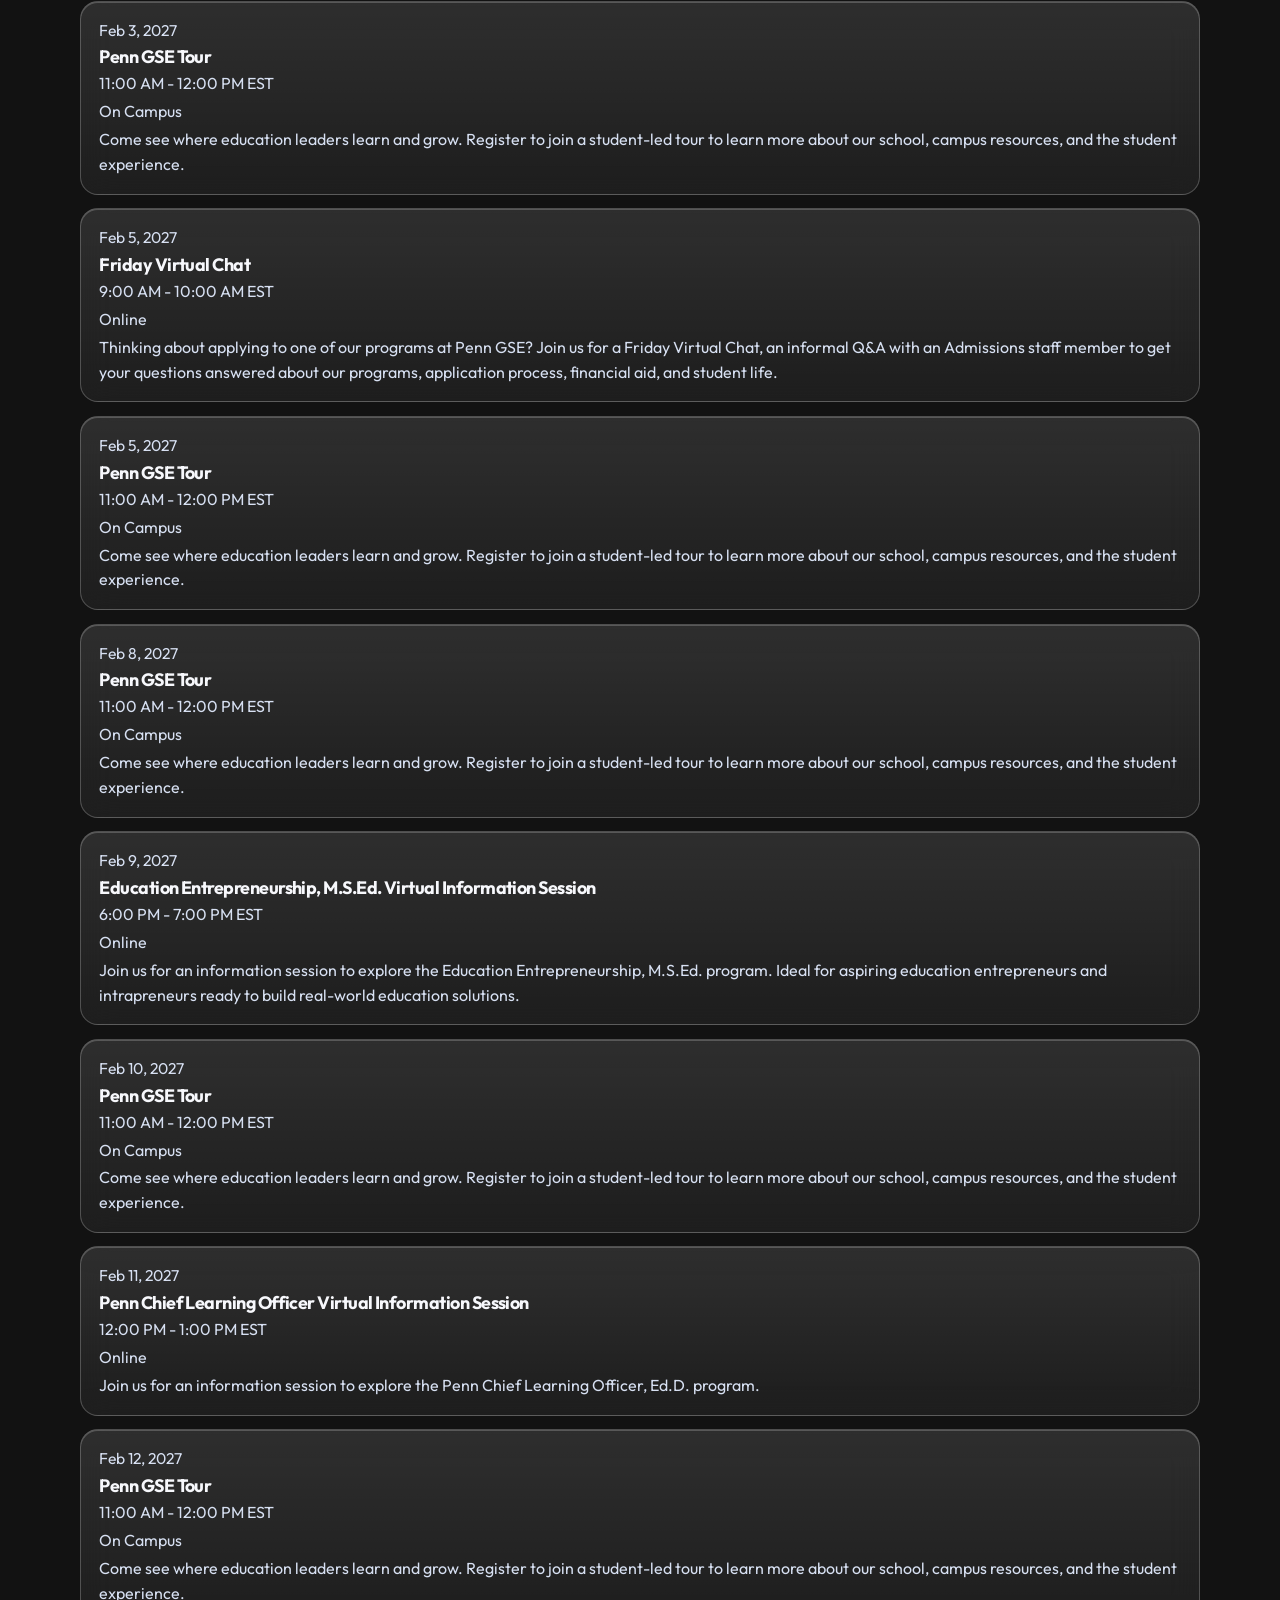
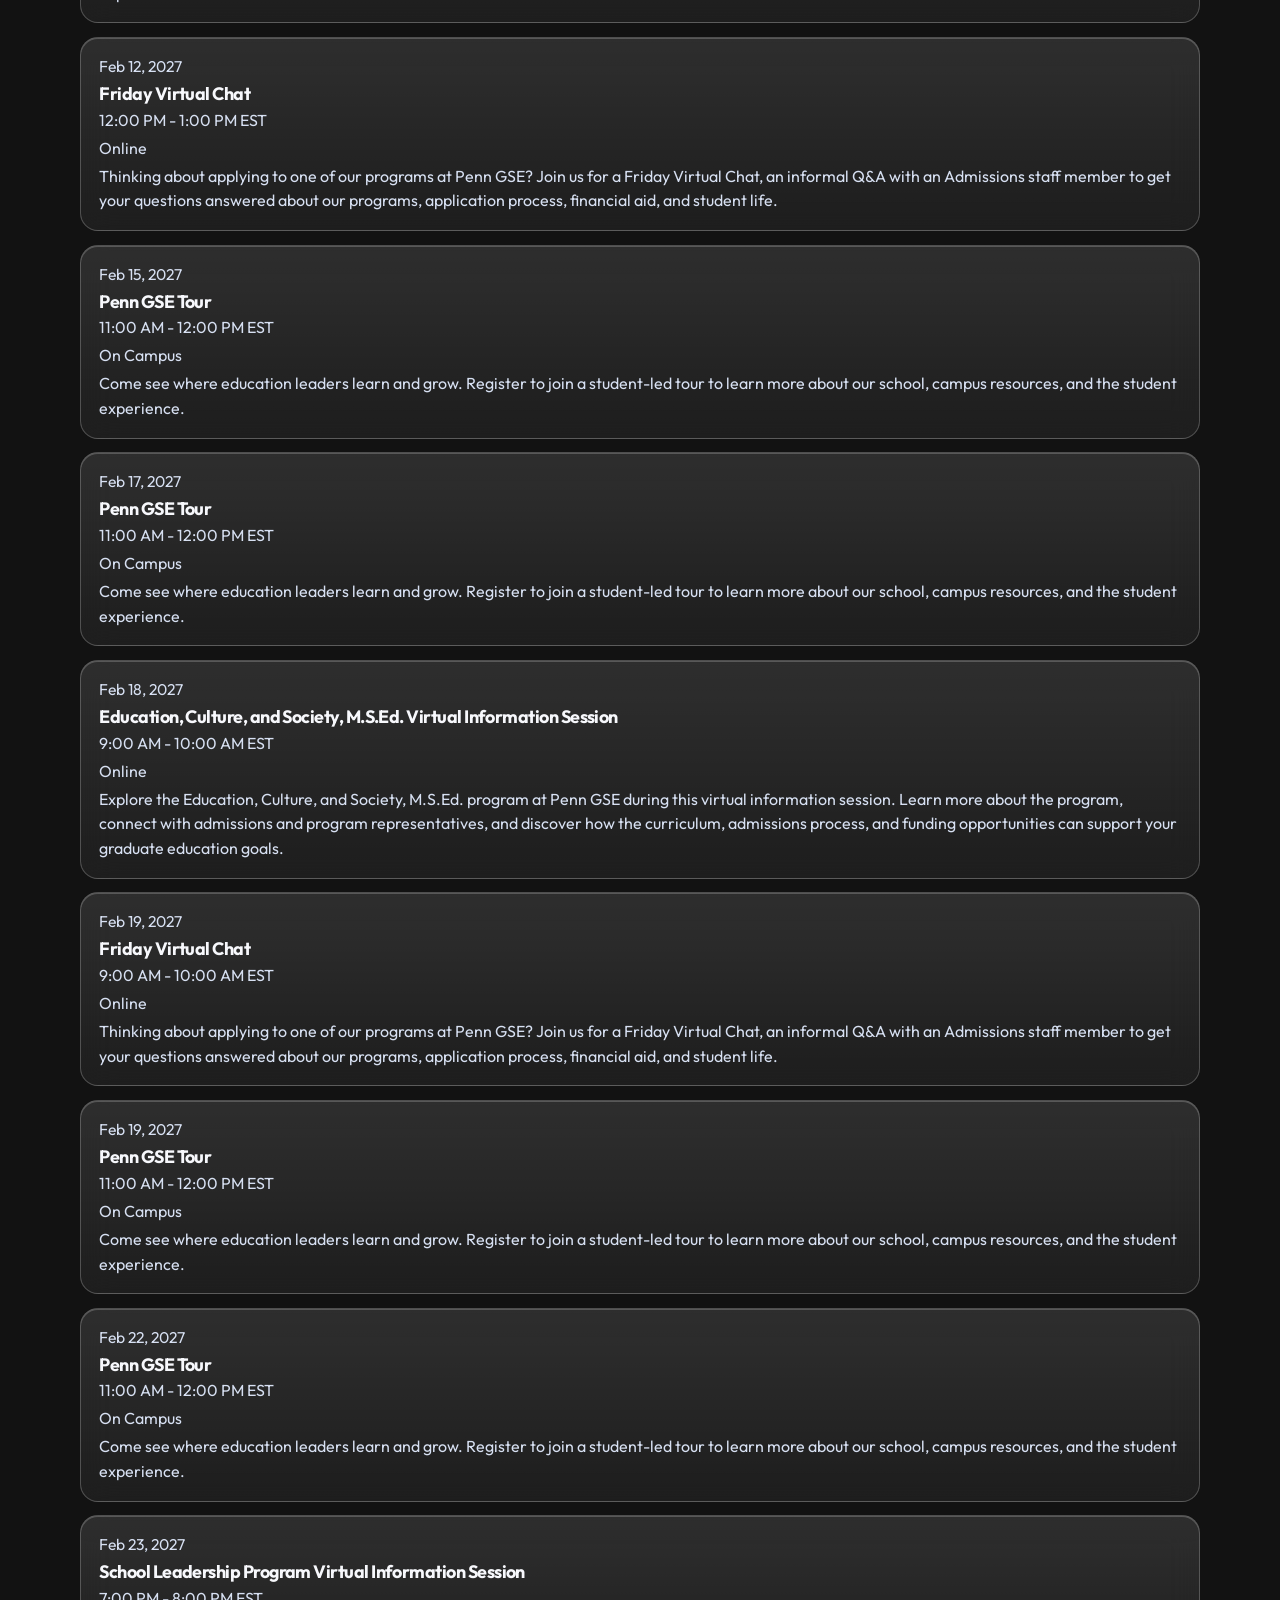
==== commit e3a66bf1: "Group coming-later items under Projects, News and Events, and Partner and Learn. Co-authored-by: Cur" ====
--- a/events/index.html
+++ b/events/index.html
@@ -23,6 +23,7 @@
           <div class="nav-menu-panel">
             <a href="/papi/">Penn AI Pedagogy Initiative (PAPI)</a>
             <a href="/other-projects/">Other Projects</a>
+            <span class="nav-later">Academics<span class="visually-hidden">, coming later</span></span>
           </div>
         </details>
         <details class="nav-menu">
@@ -41,10 +42,16 @@
             <span class="nav-later">Publications<span class="visually-hidden">, coming later</span></span>
             <span class="nav-later">Podcast<span class="visually-hidden">, coming later</span></span>
             <span class="nav-later">AI Tinkery<span class="visually-hidden">, coming later</span></span>
+            <span class="nav-later">Newsletter<span class="visually-hidden">, coming later</span></span>
           </div>
         </details>
-        <span class="nav-later">Newsletter<span class="visually-hidden">, coming later</span></span>
-        <span class="nav-later">Academics<span class="visually-hidden">, coming later</span></span>
+        <details class="nav-menu">
+          <summary>Partner &amp; Learn</summary>
+          <div class="nav-menu-panel">
+            <span class="nav-later">Capstone Sponsorship<span class="visually-hidden">, coming later</span></span>
+            <span class="nav-later">Teacher Inventor Fellowship<span class="visually-hidden">, coming later</span></span>
+          </div>
+        </details>
       </nav>
     </div>
   </header>
--- a/assets/site.css
+++ b/assets/site.css
@@ -27,26 +27,6 @@
   color-scheme: dark;
 }
 
-html[data-theme="teal"] {
-  --highlight: #7ee9e1;
-  --accent: #7ee9e1;
-  --accent-ink: #04262c;
-  --muted: #d7f6f4;
-  --faint: #a9d4d2;
-  --header-bg: rgba(3, 28, 33, 0.62);
-  --menu-bg: rgba(4, 36, 42, 0.84);
-  --wash: rgba(2, 24, 30, 0.5);
-  --hover: rgba(126, 233, 225, 0.75);
-  --initials: rgba(126, 233, 225, 0.22);
-  --grid: rgba(126, 233, 225, 0.09);
-  --glow-a: rgba(126, 233, 225, 0.2);
-  --glow-b: rgba(10, 78, 86, 0.55);
-  --glow-c: rgba(16, 92, 98, 0.4);
-  --bg-start: #031c21;
-  --bg-mid: #06343c;
-  --bg-end: #0b4c54;
-}
-
 * { box-sizing: border-box; }
 
 body {
@@ -684,39 +664,4 @@
   .hero { padding: 1.35rem 1.15rem 1.2rem; }
 
   .pillars { grid-template-columns: 1fr; }
-
-  .theme-switch { right: 0.75rem; bottom: 0.75rem; }
-}
-
-.theme-switch {
-  position: fixed;
-  right: 1.15rem;
-  bottom: 1.15rem;
-  z-index: 30;
-  display: flex;
-  gap: 0.2rem;
-  padding: 0.28rem;
-  border: 1px solid var(--line);
-  border-radius: 999px;
-  background: var(--menu-bg);
-  box-shadow: 0 12px 28px rgba(0, 0, 0, 0.28);
-  -webkit-backdrop-filter: blur(16px);
-  backdrop-filter: blur(16px);
-}
-
-.theme-switch button {
-  border: 0;
-  border-radius: 999px;
-  padding: 0.48rem 0.85rem;
-  background: transparent;
-  color: var(--ink);
-  font: inherit;
-  font-size: 0.88rem;
-  font-weight: 600;
-  cursor: pointer;
-}
-
-.theme-switch button[aria-pressed="true"] {
-  background: var(--accent);
-  color: var(--accent-ink);
-}
+}
